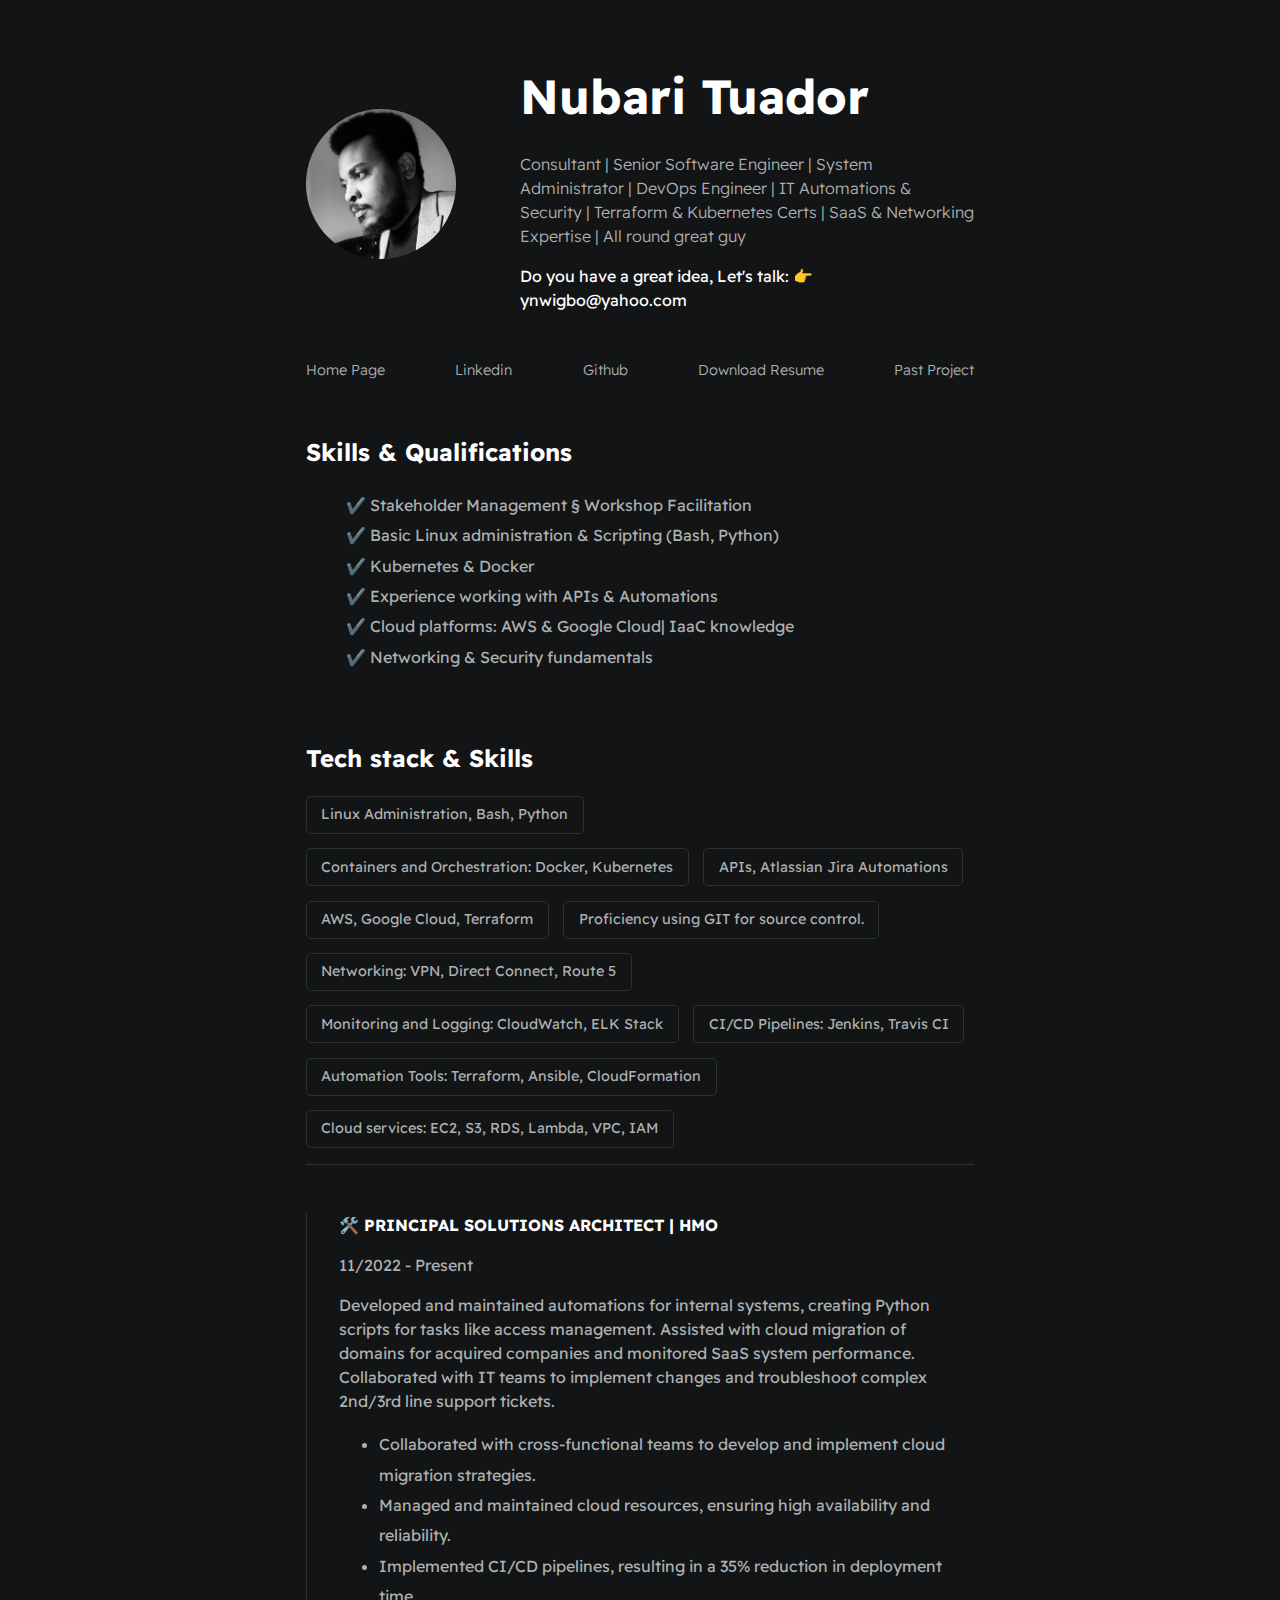
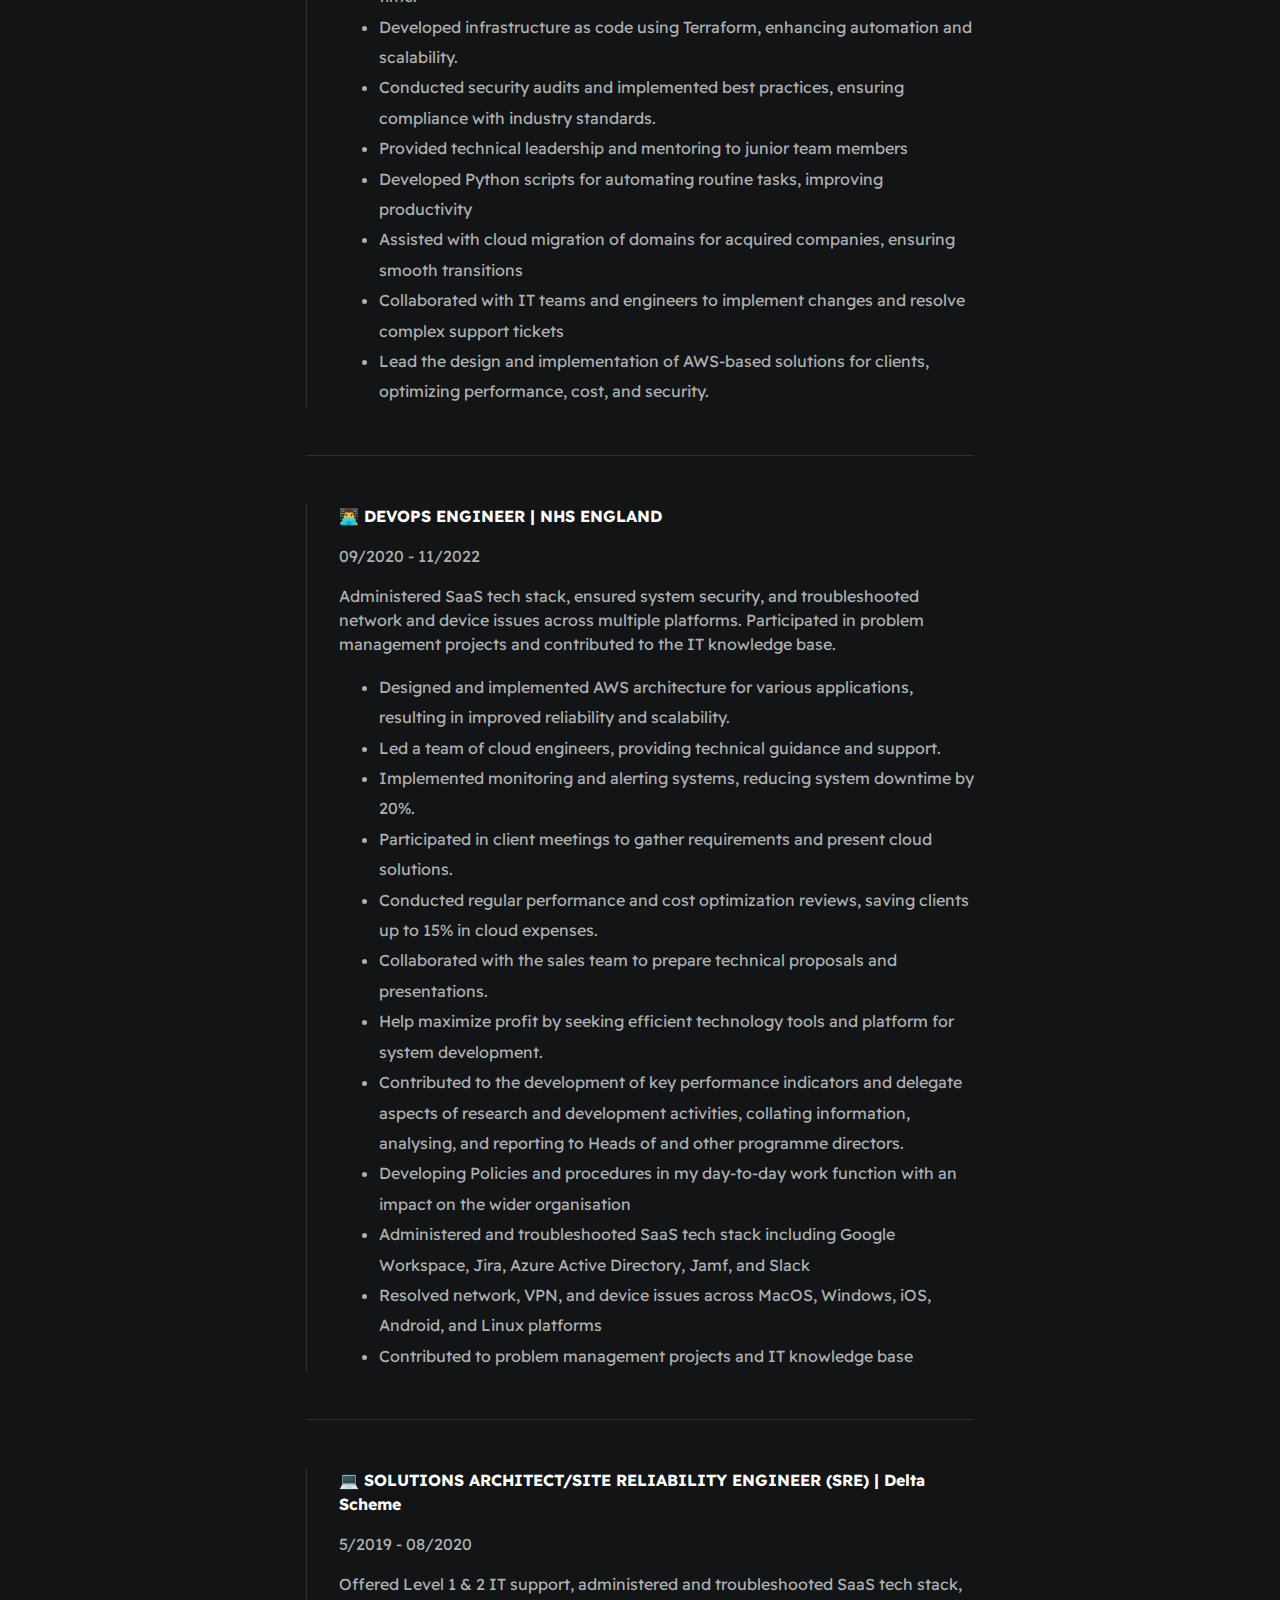
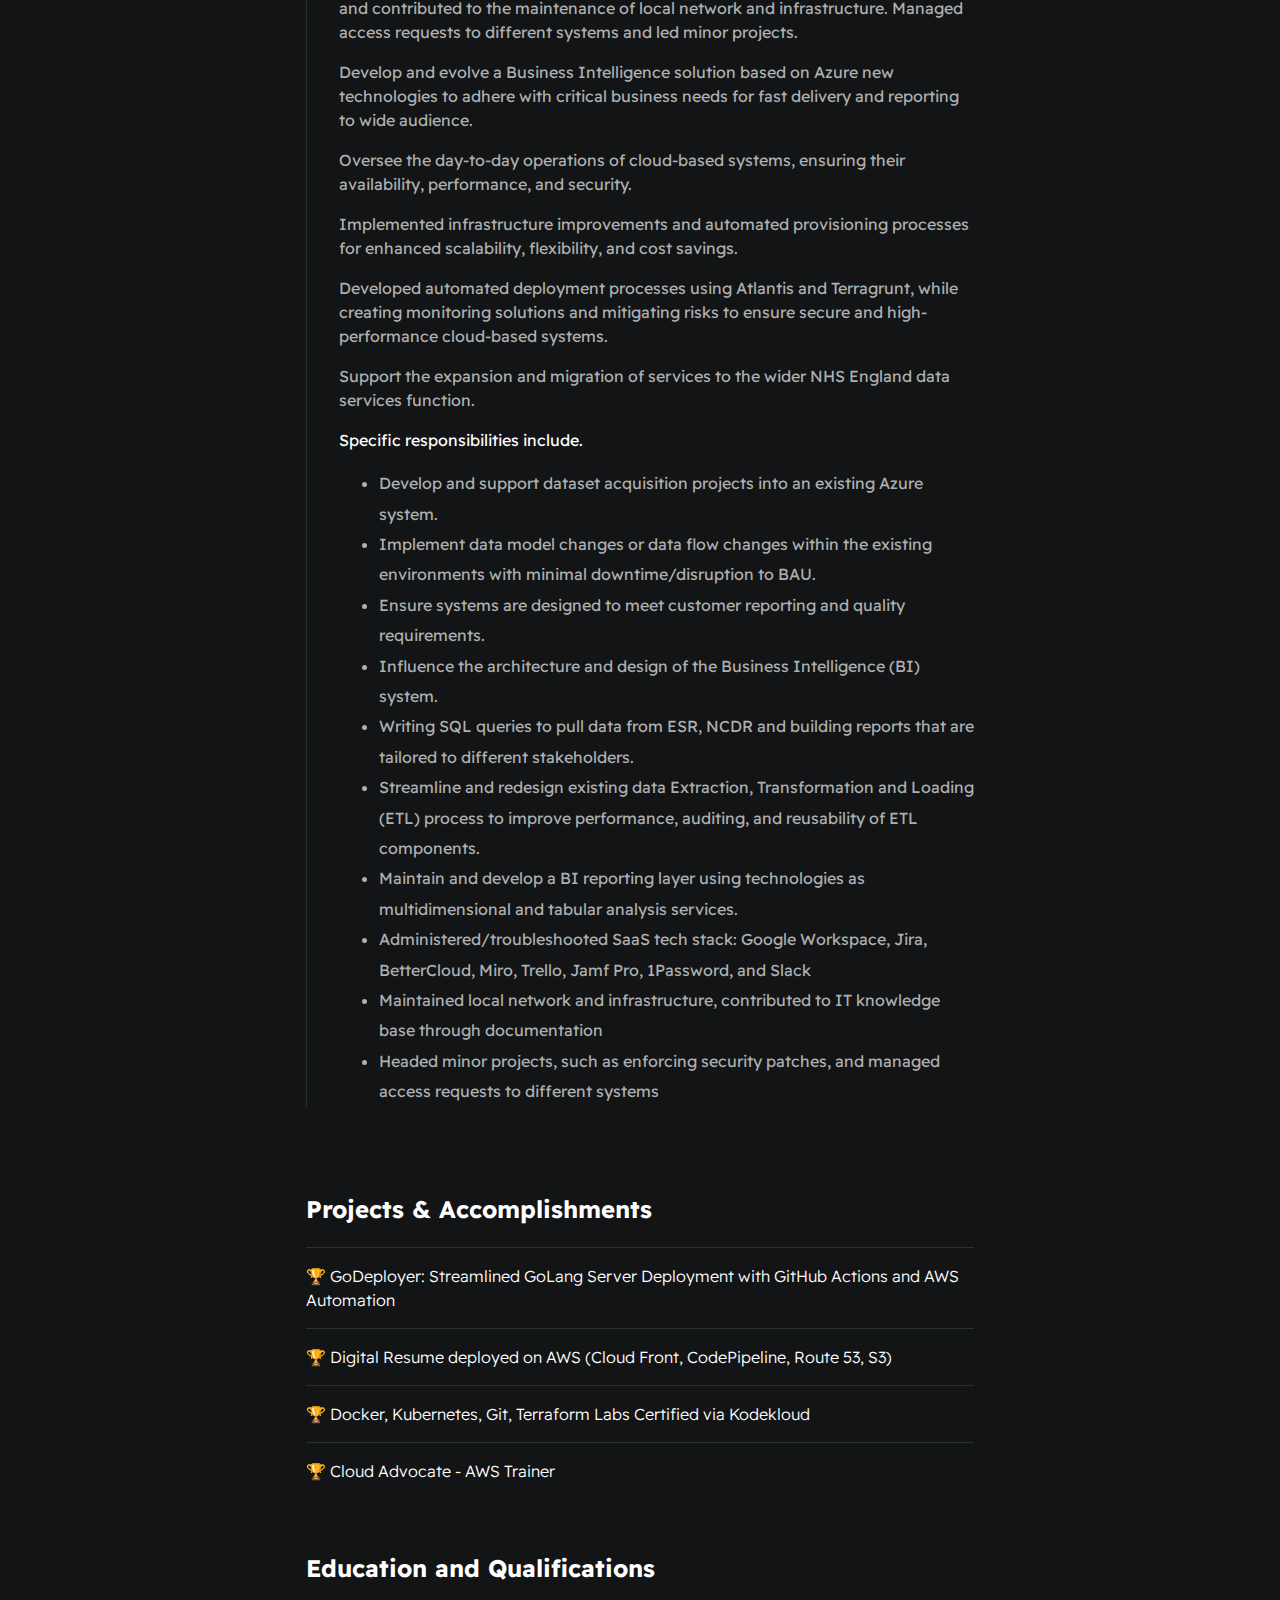
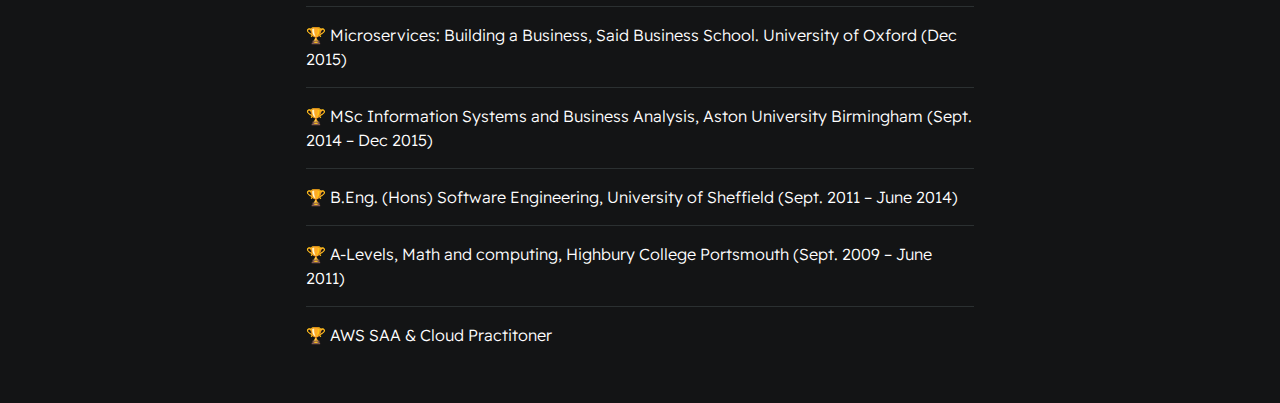
==== index.html @ 3a050c23 "Update index.html" ====
<!DOCTYPE html>
<html>
    <head>
        <meta charset="utf-8">
        <meta http-equiv="X-UA-Compatible" content="IE=edge">
        <title>Nubari Tuador</title>
        <meta name="description" content="">
        <meta name="viewport" content="width=device-width, initial-scale=1">
        <link rel="stylesheet" href="./styles/main.css">
    </head>
    <body>
        <div id="container--main">

            <section id="wrapper--hero" class="section--page">
                <img id="profile-pic" src="./assets/images/Profile pic.jpg">

                <div>
                    <h1 id="user-name">Nubari Tuador</h1>
                    <p id="bio">Consultant | Senior Software Engineer | System Administrator | DevOps Engineer | IT Automations & Security | Terraform & Kubernetes Certs | SaaS & Networking Expertise | All round great guy</p>
                    <p id="email"> Do you have a great idea, Let's talk: 👉 ynwigbo@yahoo.com</p>
                </div>  
            </section>

            <section class="section--page">
        
                <div id="socials--list">
                    <a href="https://www.kloudbrewer.xyz" target="_blank">Home Page</a>
                    <a href="https://www.linkedin.com/in/nwigbo/" target="_blank">Linkedin</a>
                    <a href="https://github.com/pre2jasi" target="_blank">Github</a>
                    <a href="./assets/Nubari-Nwigbo_CV__DevOps.pdf" target="_blank">Download Resume</a>
                    <a href="https://www.dcs.shef.ac.uk/intranet/archive/public/2013_2014/projects/ug/aca11yn.html" target="_blank">Past Project</a>
                </div>
            </section>

            <section class="section--page">
                <h2>Skills & Qualifications</h2>
                <ul id="qualifications--list">
                    <li>✔️ Stakeholder Management § Workshop Facilitation</li>
                    <li>✔️ Basic Linux administration & Scripting (Bash, Python)</li>
                    <li>✔️ Kubernetes & Docker</li>
                    <li>✔️ Experience working with APIs & Automations</li>
                    <li>✔️ Cloud platforms: AWS & Google Cloud| IaaC knowledge</li>
                    <li>✔️ Networking & Security fundamentals</li>
                </ul>
            </section>

            <section class="section--page">
                <h2>Tech stack & Skills</h2>
            
                <div id="wrapper--techstack__items">
                    <div class="card--techstack"><span>Linux Administration, Bash, Python</span></div>
                    <div class="card--techstack"><span>Containers and Orchestration: Docker, Kubernetes</span></div>
                    <div class="card--techstack"><span>APIs, Atlassian Jira Automations</span></div>
                    <div class="card--techstack"><span>AWS, Google Cloud, Terraform</span></div>
                    <div class="card--techstack"><span>Proficiency using GIT for source control.</span></div> 
                    <div class="card--techstack"><span>Networking: VPN, Direct Connect, Route 5</span></div> 
                    <div class="card--techstack"><span>Monitoring and Logging: CloudWatch, ELK Stack</span></div> 
                    <div class="card--techstack"><span>CI/CD Pipelines: Jenkins, Travis CI</span></div> 
                    <div class="card--techstack"><span>Automation Tools: Terraform, Ansible, CloudFormation</span></div> 
                    <div class="card--techstack"><span>Cloud services: EC2, S3, RDS, Lambda, VPC, IAM</span></div>
                </div>
            </section>        
            
             <div class="line-break"></div>
            
            <div class="card--work-history">
                <strong>🛠️ PRINCIPAL SOLUTIONS ARCHITECT | HMO</strong>
                <p>11/2022 - Present</p>
                <p>Developed and maintained automations for internal systems, creating Python scripts for tasks like access management. Assisted with cloud migration of domains for acquired companies and monitored SaaS system performance. Collaborated with IT teams to implement changes and troubleshoot complex 2nd/3rd line support tickets.</p>
                <ul>
                    <li>Collaborated with cross-functional teams to develop and implement cloud migration strategies.</li>
                    <li>Managed and maintained cloud resources, ensuring high availability and reliability.</li>
                    <li>Implemented CI/CD pipelines, resulting in a 35% reduction in deployment time.</li>
                    <li>Developed infrastructure as code using Terraform, enhancing automation and scalability.</li>
                    <li>Conducted security audits and implemented best practices, ensuring compliance with industry standards.</li>
                    <li>Provided technical leadership and mentoring to junior team members</li>
                    <li>Developed Python scripts for automating routine tasks, improving productivity</li>
                    <li>Assisted with cloud migration of domains for acquired companies, ensuring smooth transitions</li>
                    <li>Collaborated with IT teams and engineers to implement changes and resolve complex support tickets</li>
                    <li>Lead the design and implementation of AWS-based solutions for clients, optimizing performance, cost, and security.</li>
                </ul>
            </div>            
    
                <div class="line-break"></div>

                <div class="card--work-history">
                    <strong>👨‍💻 DEVOPS ENGINEER | NHS ENGLAND</strong>
                    <p>09/2020 - 11/2022</p>
                    <p>Administered SaaS tech stack, ensured system security, and troubleshooted network and device issues across multiple platforms. Participated in problem management projects and contributed to the IT knowledge base.</p>
                    <ul>
                    <li>Designed and implemented AWS architecture for various applications, resulting in improved reliability and scalability.</li>
                    <li>Led a team of cloud engineers, providing technical guidance and support.</li>
                    <li>Implemented monitoring and alerting systems, reducing system downtime by 20%.</li>
                    <li>Participated in client meetings to gather requirements and present cloud solutions.</li>
                    <li>Conducted regular performance and cost optimization reviews, saving clients up to 15% in cloud expenses.</li>
                    <li>Collaborated with the sales team to prepare technical proposals and presentations.</li>
                    <li>Help maximize profit by seeking efficient technology tools and platform for system development.</li>
                    <li>Contributed to the development of key performance indicators and delegate aspects of research and development activities,
                    collating information, analysing, and reporting to Heads of and other programme directors.</li>
                    <li>Developing Policies and procedures in my day-to-day work function with an impact on the wider organisation</li>
                    <li>Administered and troubleshooted SaaS tech stack including Google Workspace, Jira, Azure Active Directory, Jamf, and Slack</li>
                    <li>Resolved network, VPN, and device issues across MacOS, Windows, iOS, Android, and Linux platforms</li>
                    <li>Contributed to problem management projects and IT knowledge base</li>
                    </ul>
                </div>
                
                <div class="line-break"></div>

                <div class="card--work-history">
                    <strong>💻 SOLUTIONS ARCHITECT/SITE RELIABILITY ENGINEER (SRE) | Delta Scheme</strong>
                    <p>5/2019 - 08/2020</p>
                    <p> Offered Level 1 & 2 IT support, administered and troubleshooted SaaS tech stack, and contributed to the maintenance of local network and infrastructure. Managed access requests to different systems and led minor projects.</p>
                    <p> Develop and evolve a Business Intelligence solution based on Azure new technologies to adhere with critical business needs for fast delivery and reporting to wide audience.</p>
                    <p> Oversee the day-to-day operations of cloud-based systems, ensuring their availability, performance, and security.</p>
                    <p> Implemented infrastructure improvements and automated provisioning processes for enhanced scalability, flexibility, and cost savings. </p>
                    <p> Developed automated deployment processes using Atlantis and Terragrunt, while creating monitoring solutions and mitigating risks to ensure secure and high-performance cloud-based systems.</p>
                    <p> Support the expansion and migration of services to the wider NHS England data services function. </p>
                        Specific responsibilities include.
                    <ul>
                      <li>Develop and support dataset acquisition projects into an existing Azure system. </li>
                      <li>Implement data model changes or data flow changes within the existing environments with minimal downtime/disruption to BAU.</li>
                      <li>Ensure systems are designed to meet customer reporting and quality requirements.</li>
                      <li>Influence the architecture and design of the Business Intelligence (BI) system. </li>
                      <li>Writing SQL queries to pull data from ESR, NCDR and building reports that are tailored to different stakeholders.</li>
                      <li>Streamline and redesign existing data Extraction, Transformation and Loading (ETL) process to improve performance, auditing, and reusability of ETL components. </li>
                      <li>Maintain and develop a BI reporting layer using technologies as multidimensional and tabular analysis services.  </li>
                      <li>Administered/troubleshooted SaaS tech stack: Google Workspace, Jira, BetterCloud, Miro, Trello, Jamf Pro, 1Password, and Slack</li>
                      <li>Maintained local network and infrastructure, contributed to IT knowledge base through documentation</li>
                      <li>Headed minor projects, such as enforcing security patches, and managed access requests to different systems</li>
                    </ul>
                </div>                

            </section>

            <section class="section--page">
                <h2>Projects & Accomplishments</h2>
            
                <div class="card--project">
                    <span>🏆 </span><a href="project-ci-cd.html">GoDeployer: Streamlined GoLang Server Deployment with GitHub Actions and AWS Automation</a>
                </div>
                
                <div class="card--project">
                    <span>🏆 </span><a href="resume.html">Digital Resume deployed on AWS (Cloud Front, CodePipeline, Route 53, S3)</a>
                </div>

                <div class="card--project">
                    <span>🏆 </span><a href="project-kodekloud.html">Docker, Kubernetes, Git, Terraform Labs Certified via Kodekloud</a>
                </div>
            
                <div class="card--project">
                    <span>🏆 </span><a href="#">Cloud Advocate - AWS Trainer</a>
                </div>

            </section>
            
             </section>

            <section class="section--page">
                <h2>Education and Qualifications</h2>
            
                <div class="card--project">
                    <span>🏆 </span><a href="#""> Microservices: Building a Business, Said Business School. University of Oxford (Dec 2015)</a>
                </div>
                <div class="card--project">
                    <span>🏆 </span><a href="#"> MSc Information Systems and Business Analysis, Aston University Birmingham (Sept. 2014 – Dec 2015)</a>
                </div>
                <div class="card--project">
                    <span>🏆 </span><a href="https://www.dcs.shef.ac.uk/intranet/archive/public/2013_2014/projects/ug/aca11yn.html">B.Eng. (Hons) Software Engineering, University of Sheffield (Sept. 2011 – June 2014)</a>
                </div>
                <div class="card--project">
                    <span>🏆 </span><a href="#"> A-Levels, Math and computing, Highbury College Portsmouth (Sept. 2009 – June 2011)</a>
                </div>
                <div class="card--project">
                    <span>🏆 </span><a href="#">AWS SAA & Cloud Practitoner</a>
                </div>
            </section>
       
        </div>

    </body>
</html>
---- styles/main.css ----
@import url('https://fonts.googleapis.com/css2?family=Readex+Pro:wght@300;400;500;600;700&display=swap');

:root{
    --mainTextColor-light:#000;
    --secondaryTextColor-light:rgb(51 51 51);
    --mainLinkColor-light:#0da2b8;
    --mainBorderColor-light:rgb(218, 218, 218);
    --mainBgColor-light:rgb(249, 250,251);

    --mainTextColor-dark:#fff;
    --secondaryTextColor-dark:#adb0b1;
    --mainLinkColor-dark:rgb(30, 190,214);
    --mainBorderColor-dark:#2b3031;
    --mainBgColor-dark:#131415;
    
    --mainTextColor:var(--mainTextColor-dark);
    --secondaryTextColor:var(--secondaryTextColor-dark);
    --mainLinkColor:var(--mainLinkColor-dark);
    --mainBorderColor:var(--mainBorderColor-dark);
    --mainBgColor:var(--mainBgColor-dark);

}


*{
    font-family: 'Readex Pro';
    line-height: 1.5em;
    box-sizing: border-box;
    color: var(--mainTextColor);
    
}

body{
    background-color: var(--mainBgColor);            
}

p, span, li{
    color: var(--secondaryTextColor);
    font-size: 1em;
}

a{
    text-decoration: none;
    color: var(--mainLinkColor);
    font-weight: 500;
}

li{
    line-height: 1.9em;
}

#container--main{
    max-width: 700px;
    margin: 0 auto;
    padding: 1em;
}

.section--page{
    padding-top: 1em;
    padding-bottom: 1em;
}

#wrapper--hero{
    display: flex;
    align-items: center;
    gap: 4em;
}

#bio, a{
    font-weight: 300;
}

#user-name{
    font-size: 48px;
    line-height: 1em;
}

#profile-pic{
    width: 150px;
    height: 150px;
    object-fit: cover;
    border-radius: 50%;
}

#email{
    color: var(--mainTextColor);
}

#socials--list{
    display: flex;
    justify-content: space-between;
    column-gap: 1em;
    flex-wrap: wrap;
}

#socials--list a{
    font-weight: 300;
    color: var(--secondaryTextColor);
    font-size: 0.9em;
    transition: 0.3s;
}

#socials--list a:hover{
    font-weight: 100;
    color: var(--mainLinkColor);
    font-size: 0.9em;
}

#qualifications--list{
    list-style: none;
}

#wrapper--techstack__items{
    display: flex;
    flex-wrap: wrap;
    gap: 1em;
    font-size: 0.9em;
}

.card--techstack{
    border: 1px solid var(--mainBorderColor);
    border-radius: 5px;
    padding: 0.5em 1em;
    align-items: center;
}

.card--project{
    padding-top: 1em;
    padding-bottom: 1em;
    border-top: 1px solid var(--mainBorderColor);
}

.card--project a{
    color: var(--mainTextColor);

    transition: 0.3s;
}

.card--project a:hover{
    color: rgb(30, 190,214);

}

.card--work-history{
    border-left: 1px solid var(--mainBorderColor);
    margin-top: 3em;
    margin-bottom: 3em;
    padding-left: 2em;
}

.line-break{
    background-color: var(--mainBorderColor);
    height: 1px;
}


@media(max-width:600px){

    .section--page{
        padding-top: 1em;
        padding-bottom: 1em;
    }

    #wrapper--hero{
        display: flex;
        align-items: center;
        gap: 1em;
    }

    #profile-pic{
        width: 200px;
        height: 200px;
    }

    #wrapper--hero{
        flex-direction: column;
    }

    .card--work-history{
        border-left: none;
        padding-left: 0;
    }
}
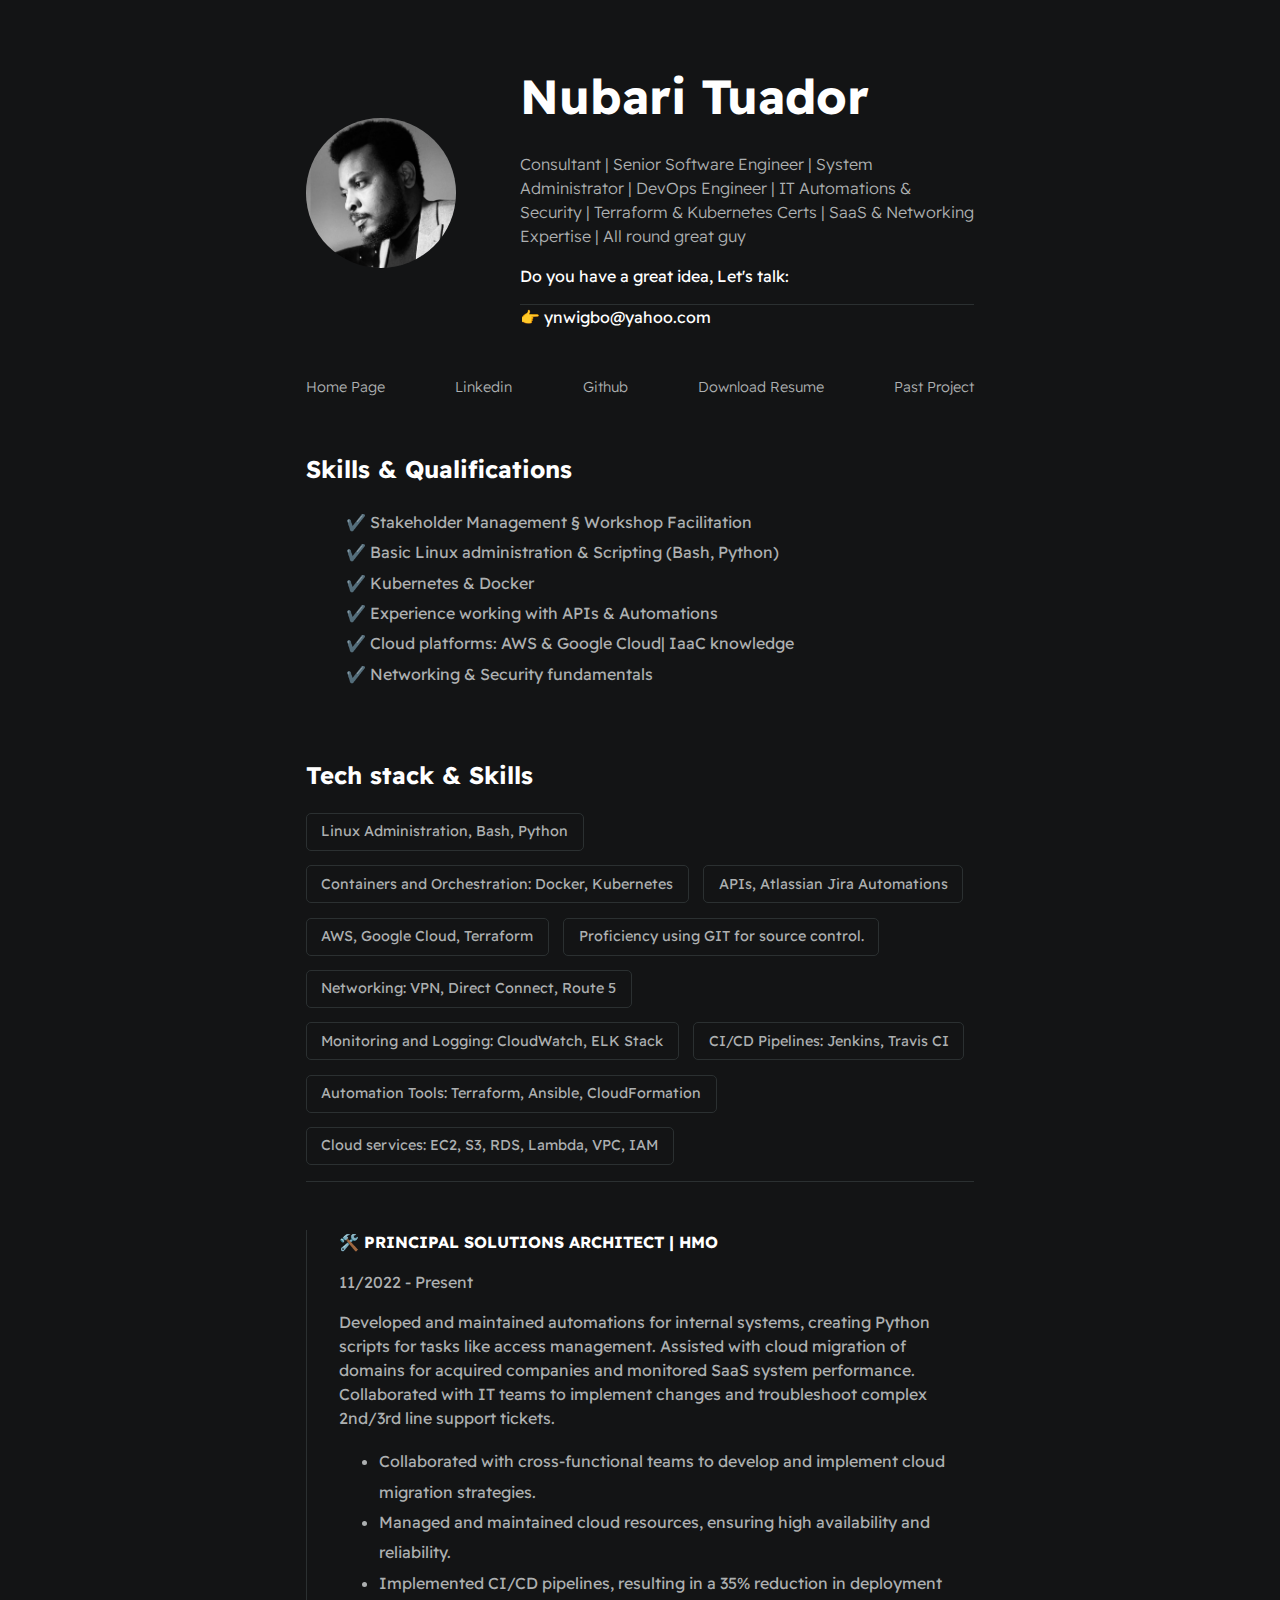
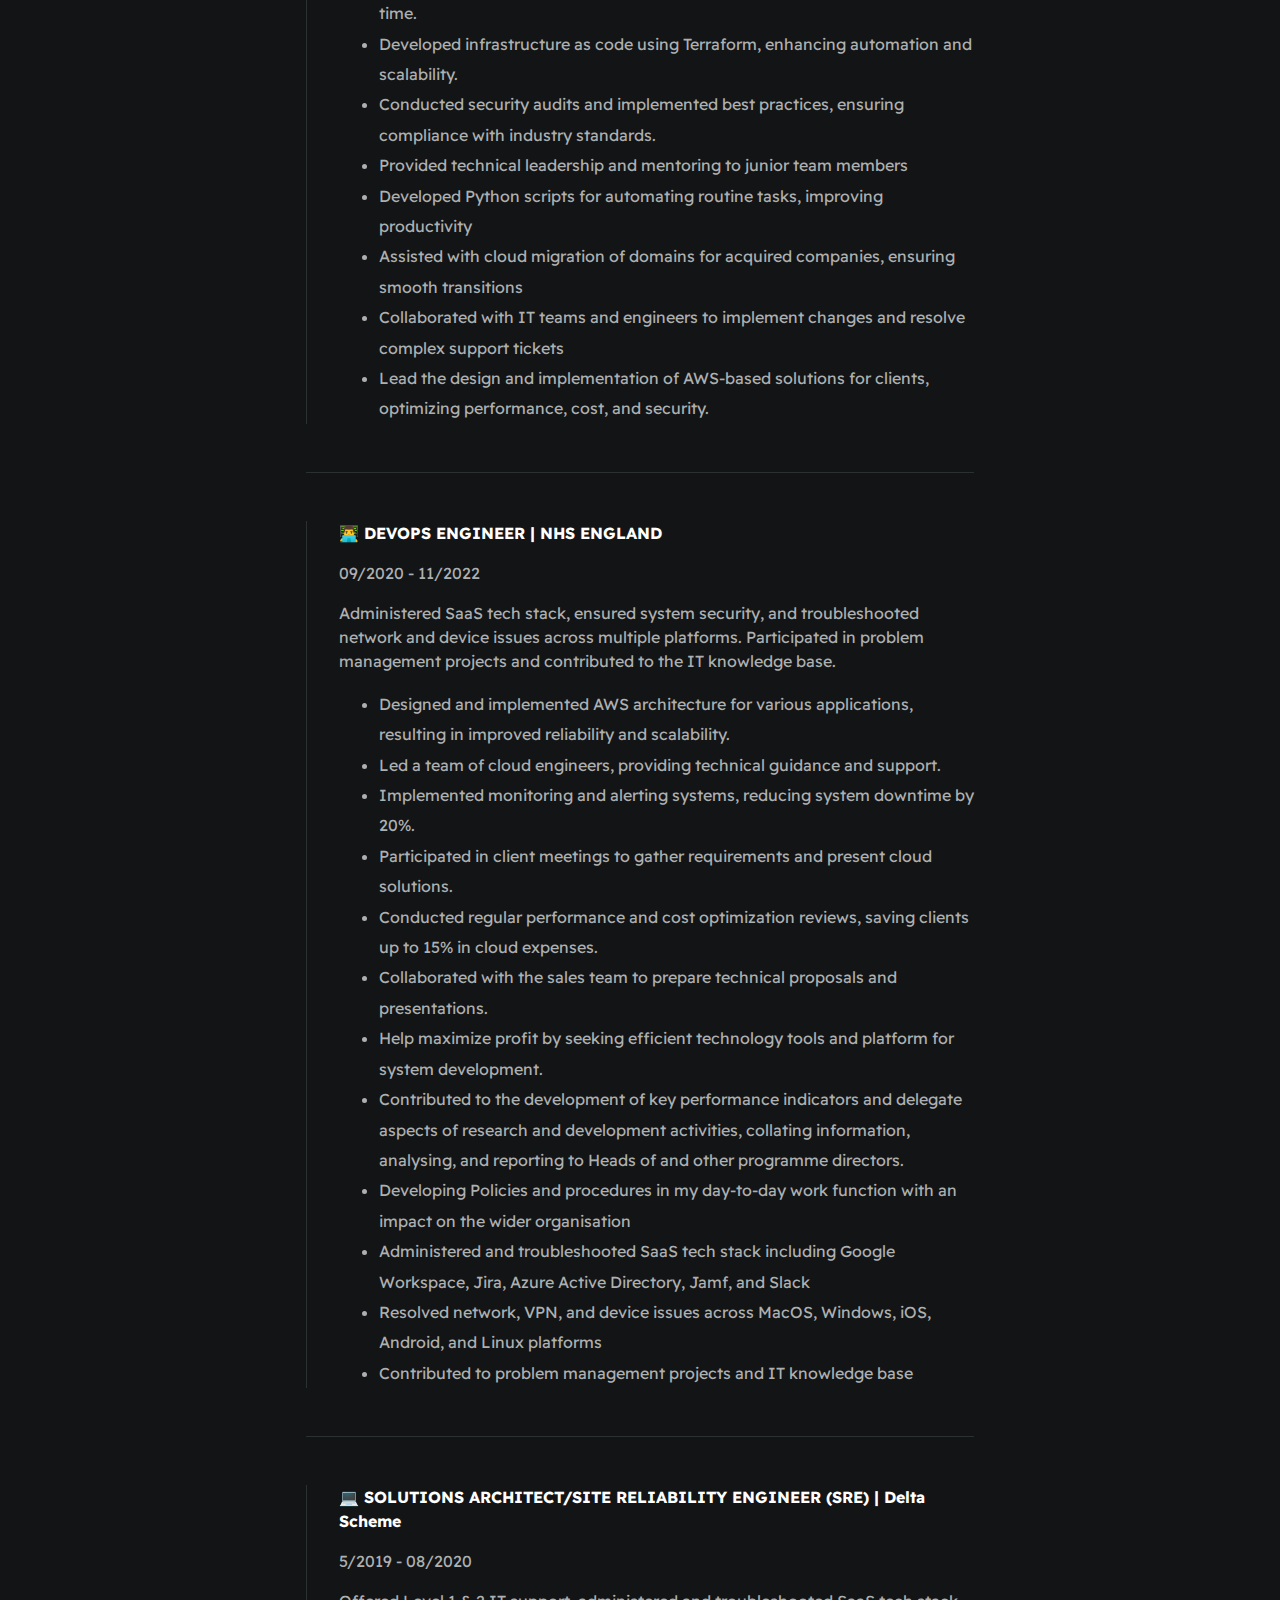
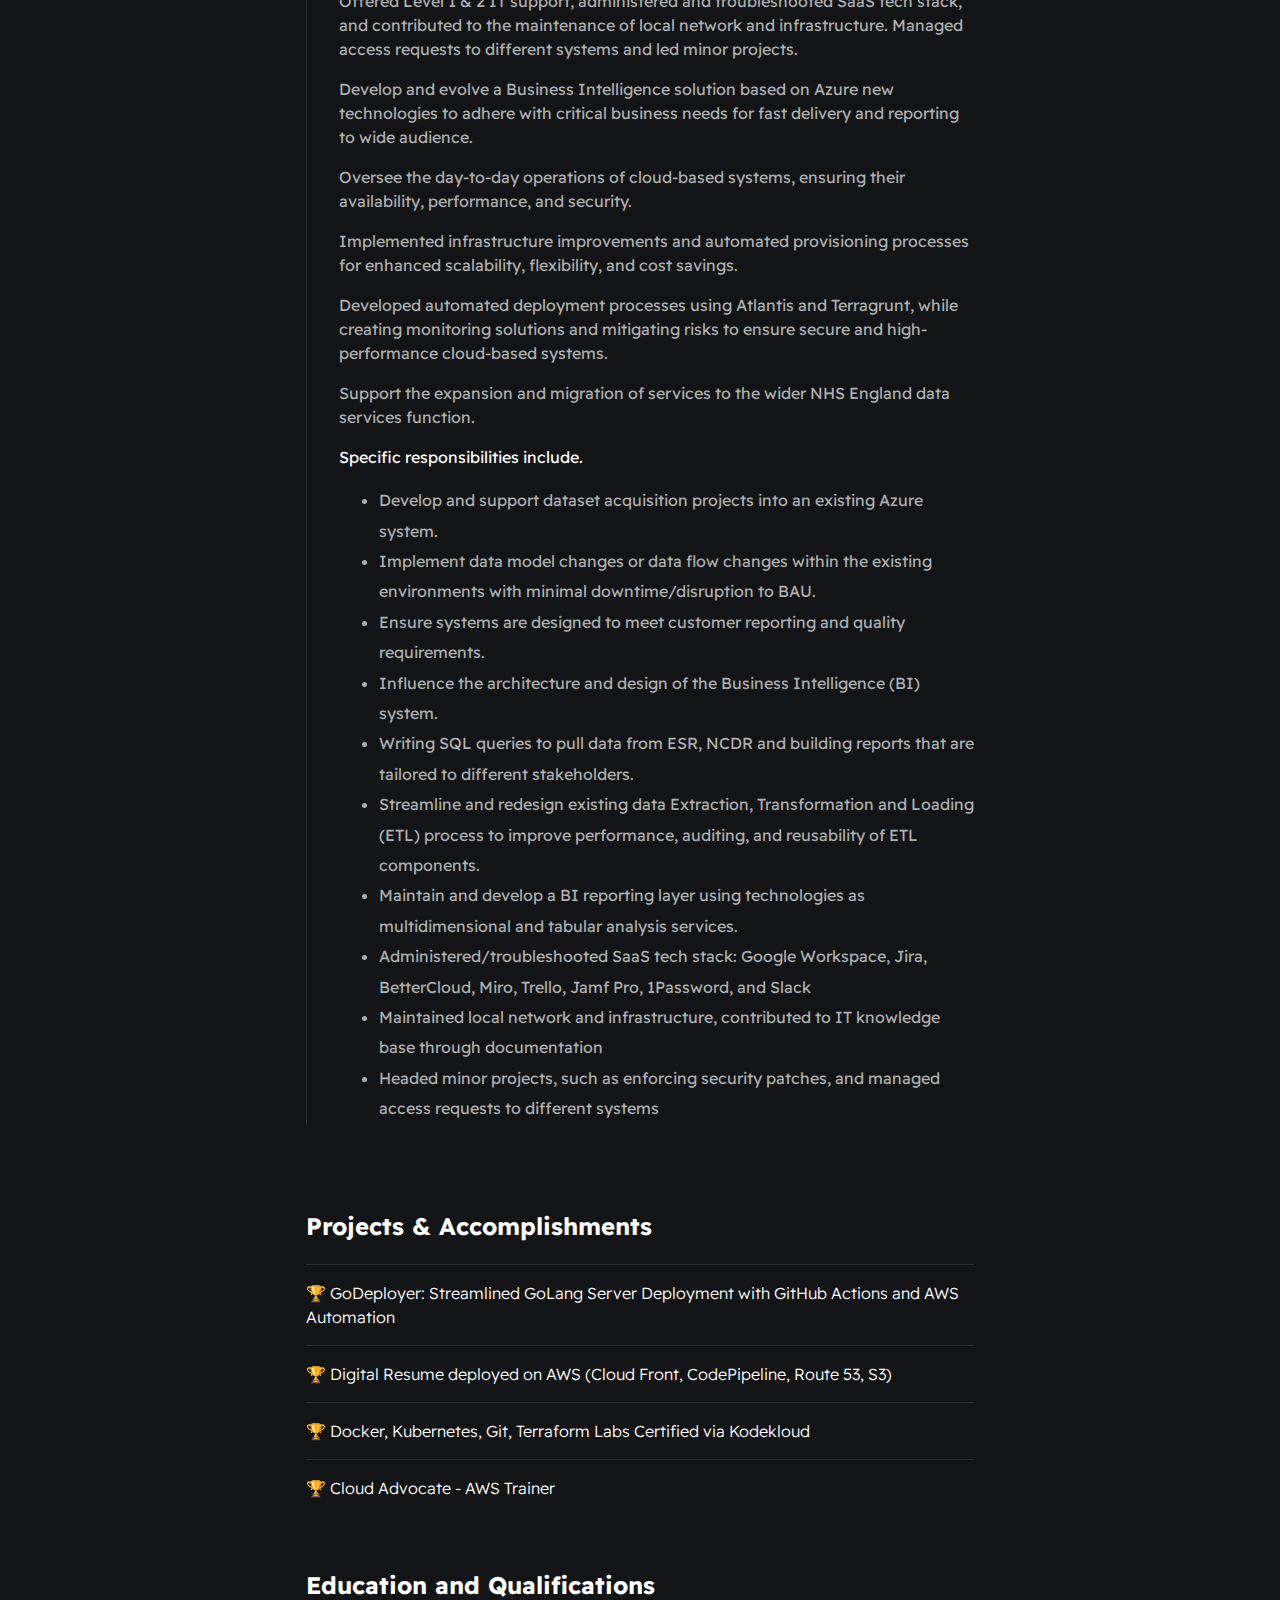
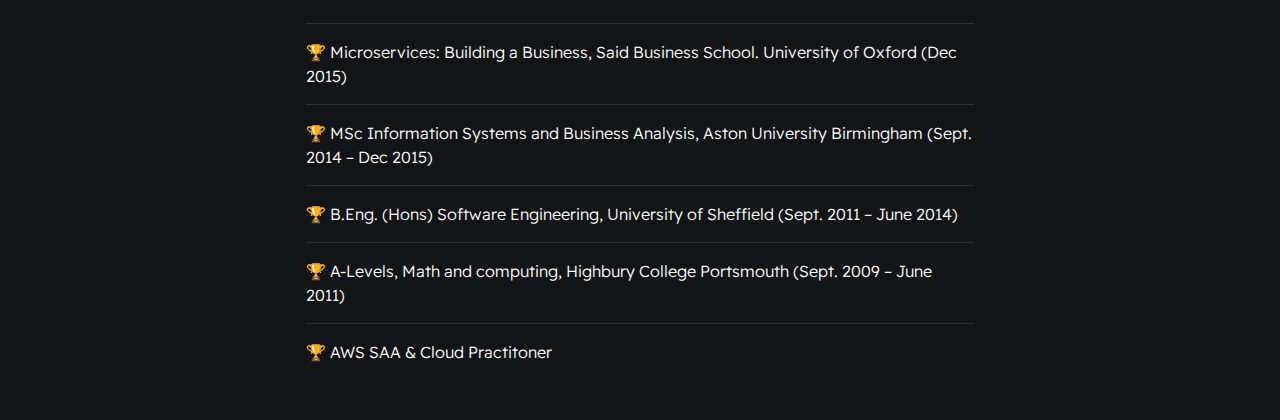
==== commit ba4495ec: "Update index.html" ====
--- a/index.html
+++ b/index.html
@@ -17,7 +17,8 @@
                 <div>
                     <h1 id="user-name">Nubari Tuador</h1>
                     <p id="bio">Consultant | Senior Software Engineer | System Administrator | DevOps Engineer | IT Automations & Security | Terraform & Kubernetes Certs | SaaS & Networking Expertise | All round great guy</p>
-                    <p id="email"> Do you have a great idea, Let's talk: 👉 ynwigbo@yahoo.com</p>
+                    <p id="email"> Do you have a great idea, Let's talk:  
+                    <div class="line-break"></div>👉 ynwigbo@yahoo.com</p>
                 </div>  
             </section>
 
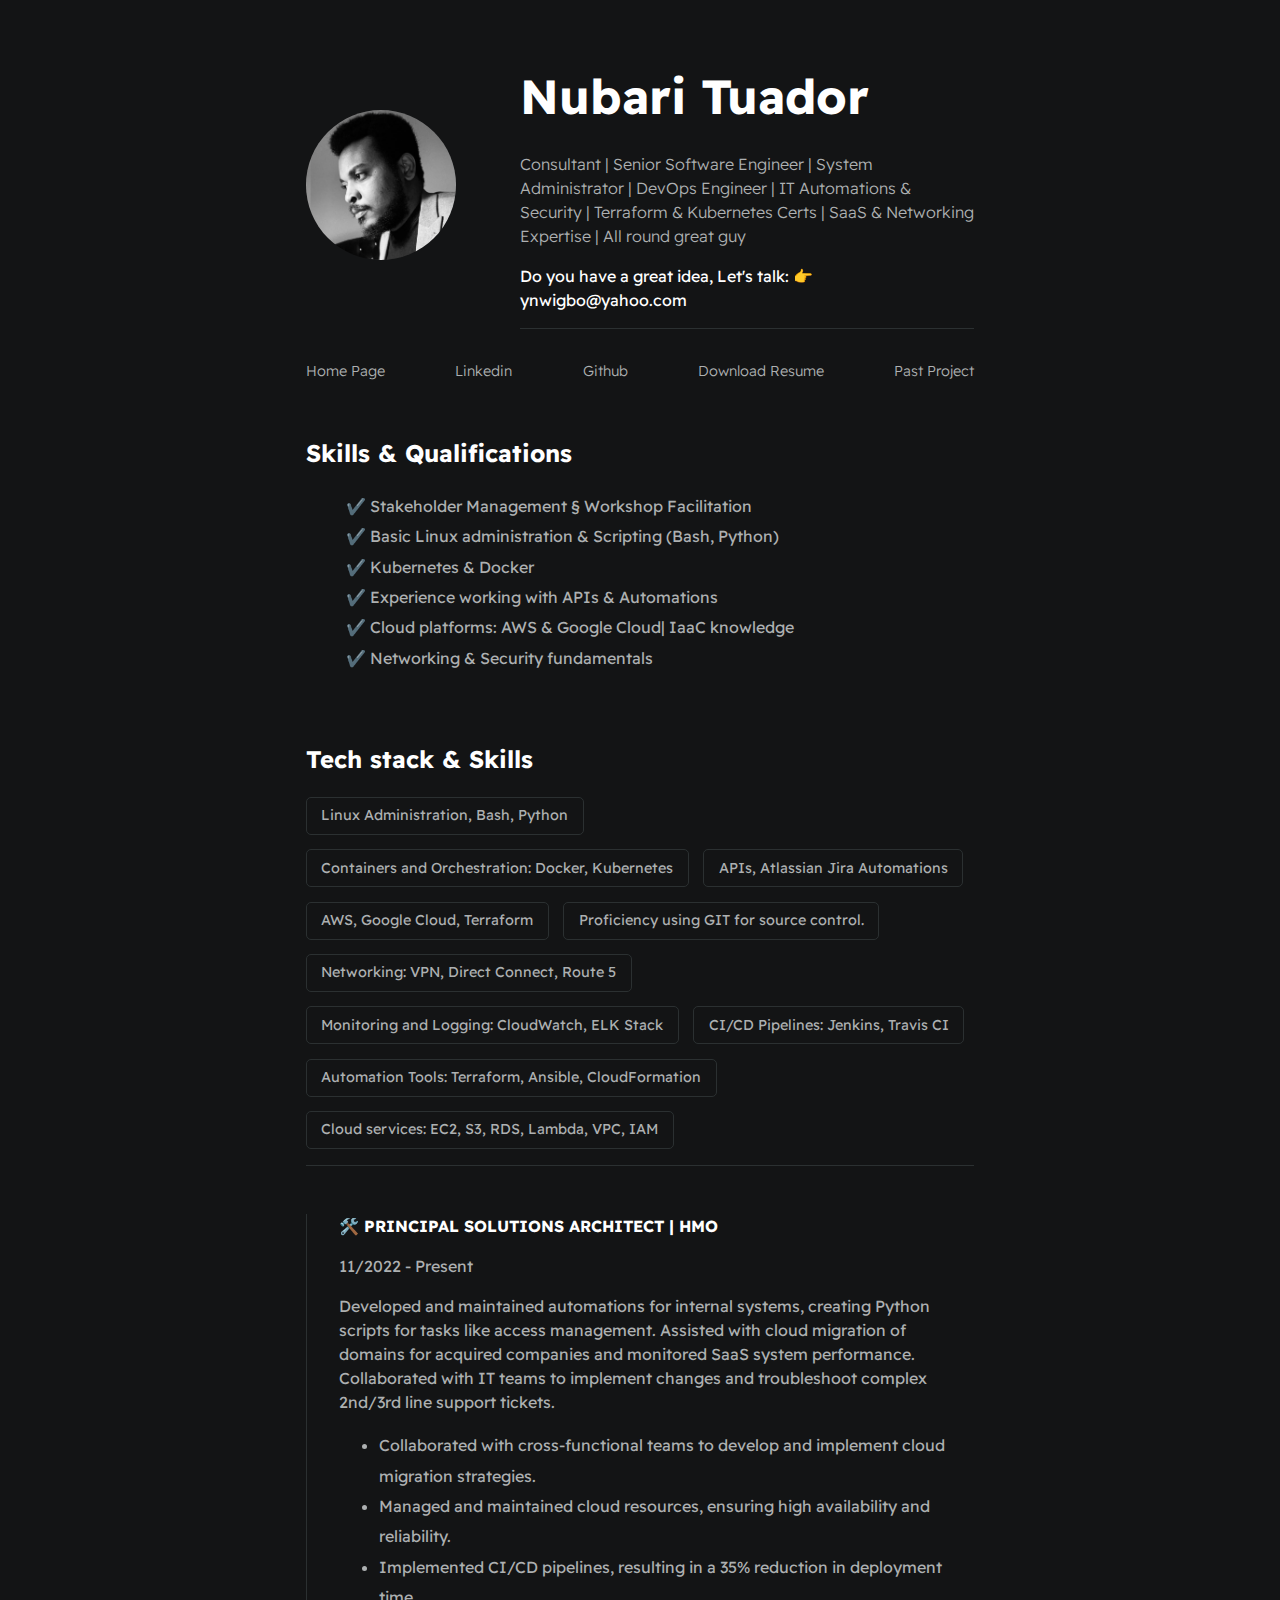
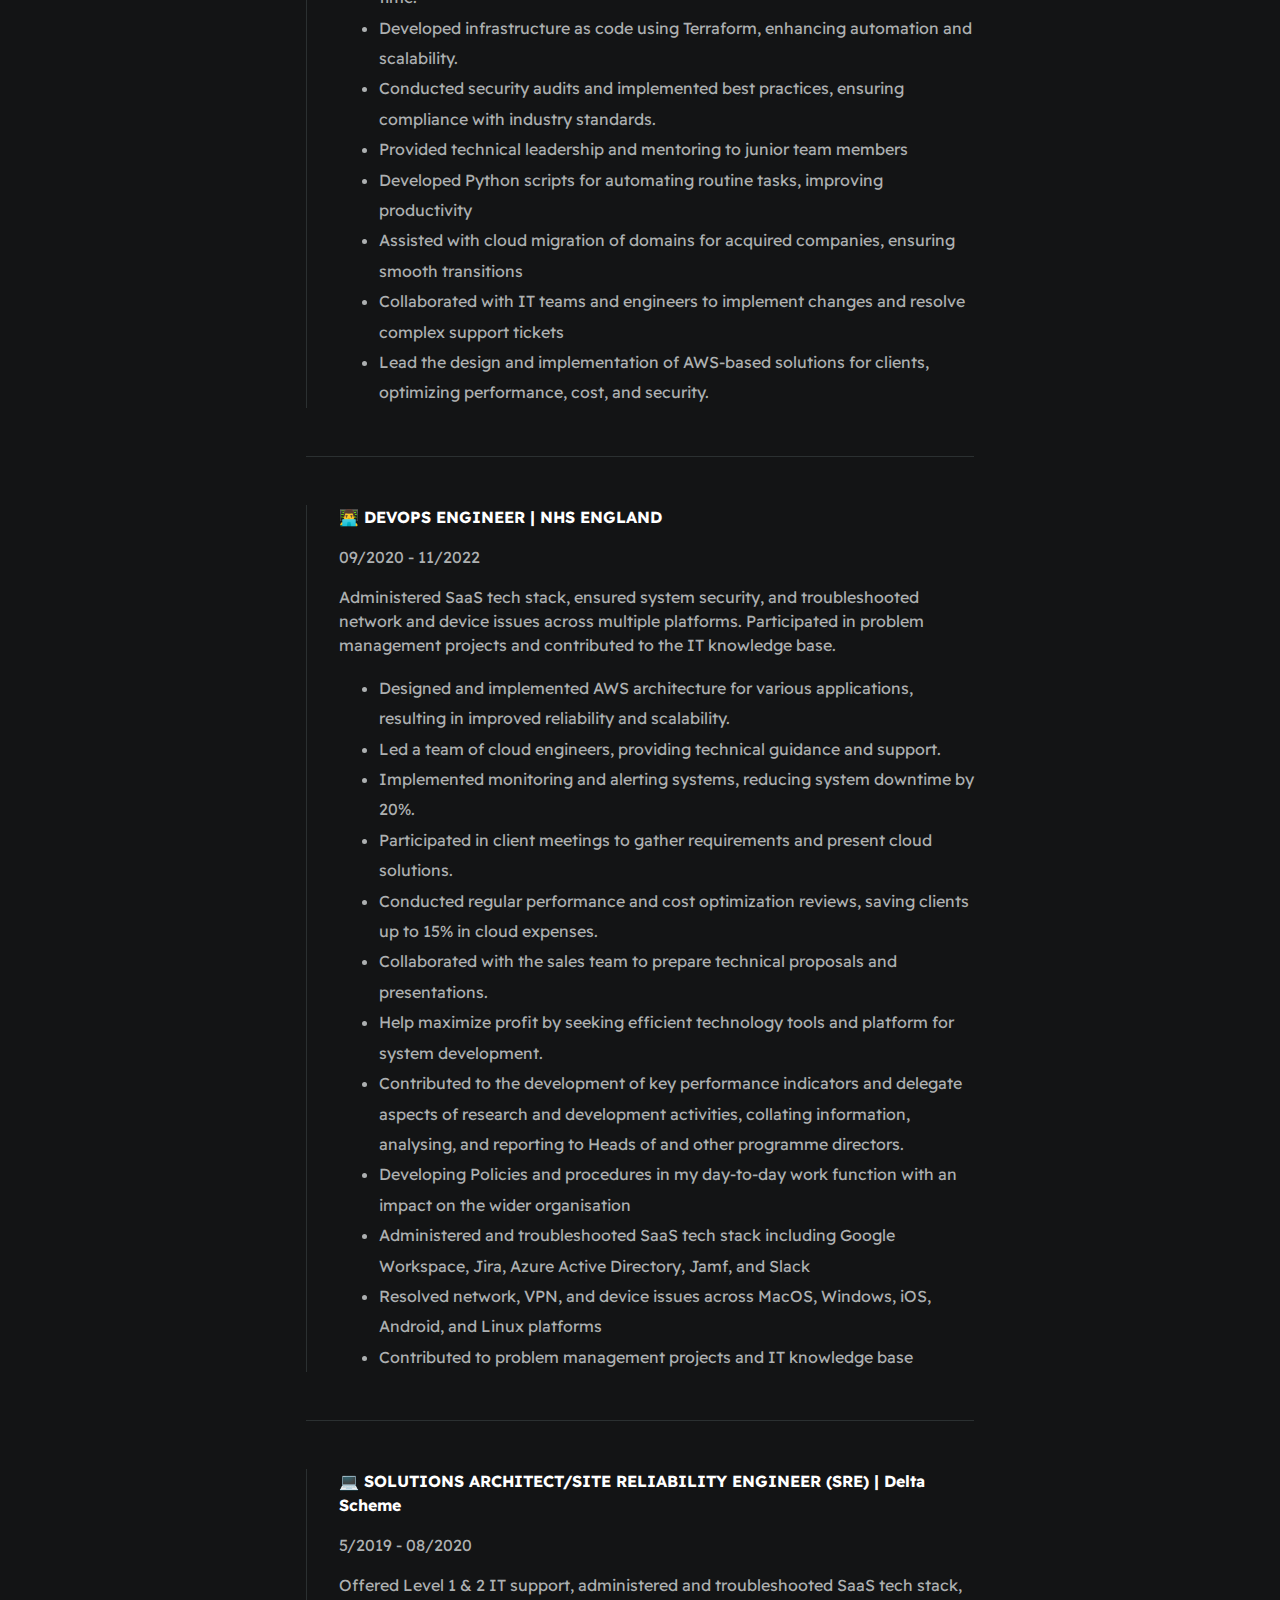
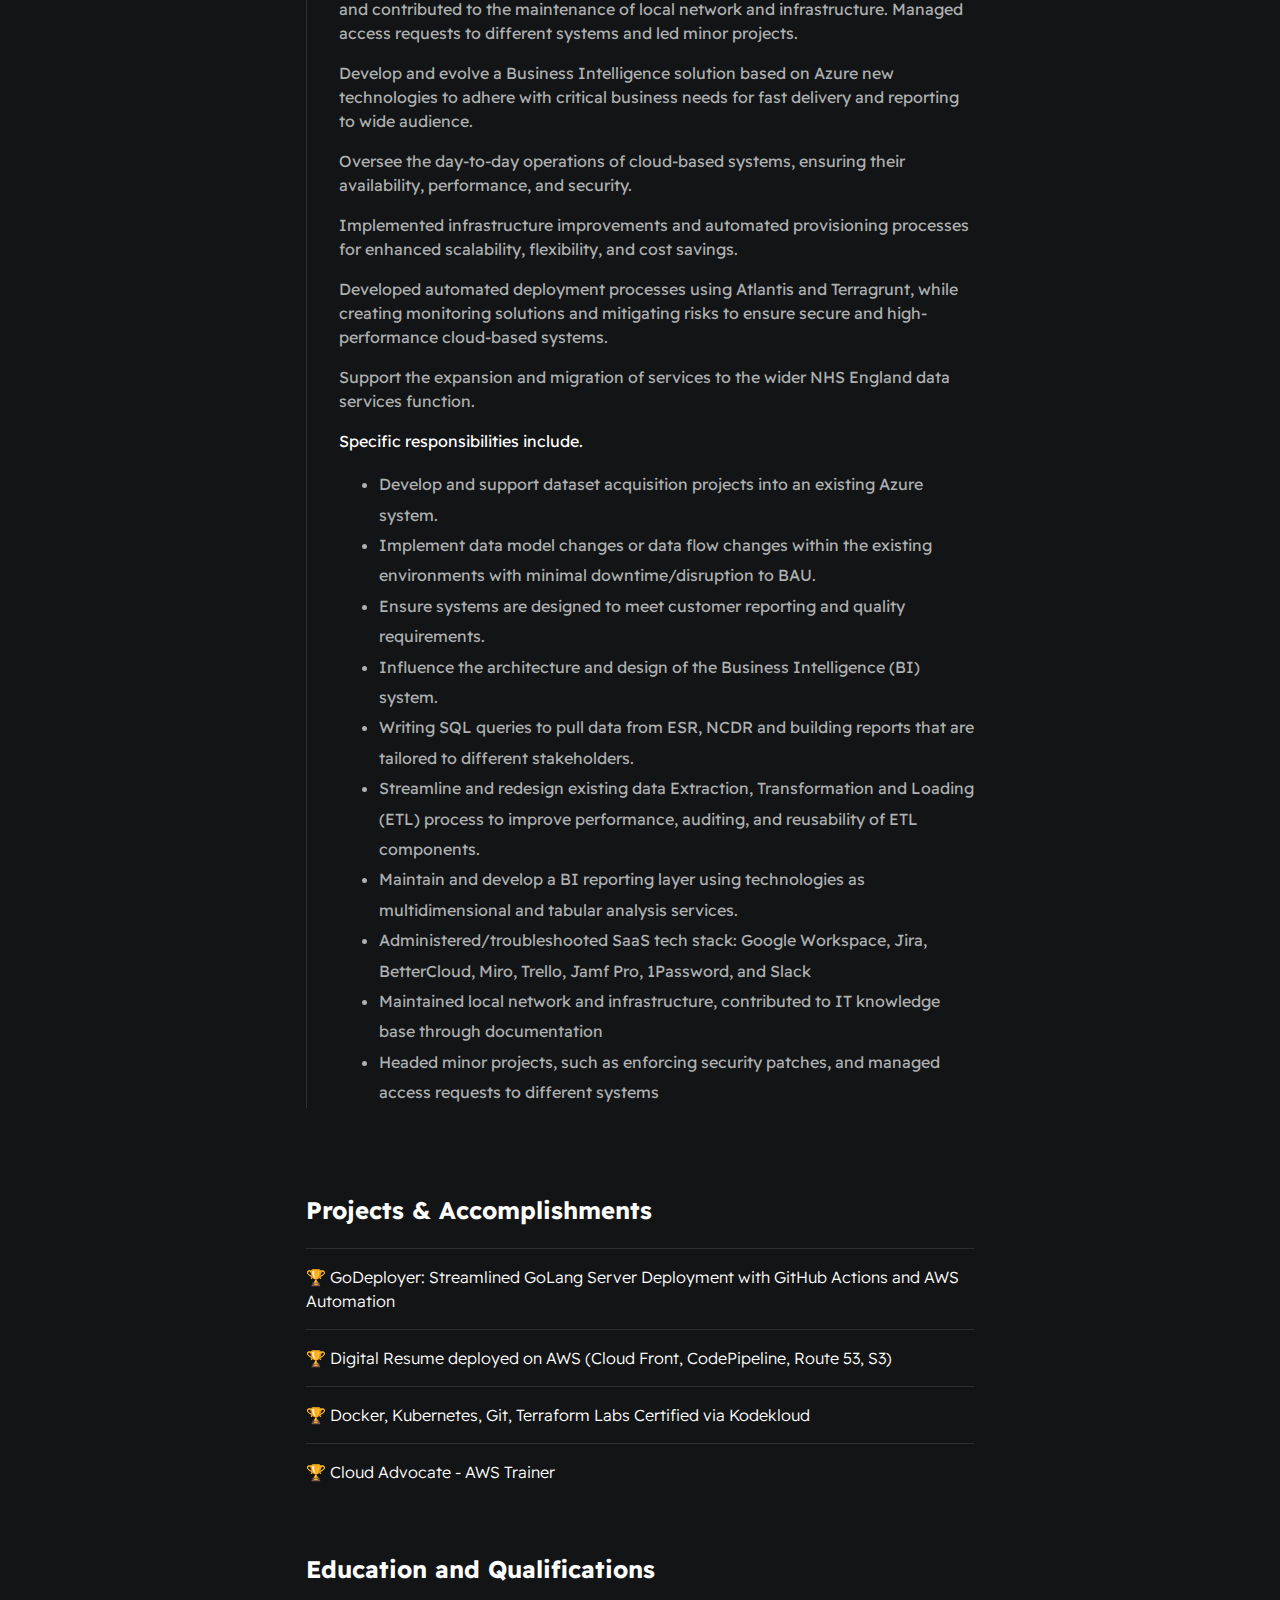
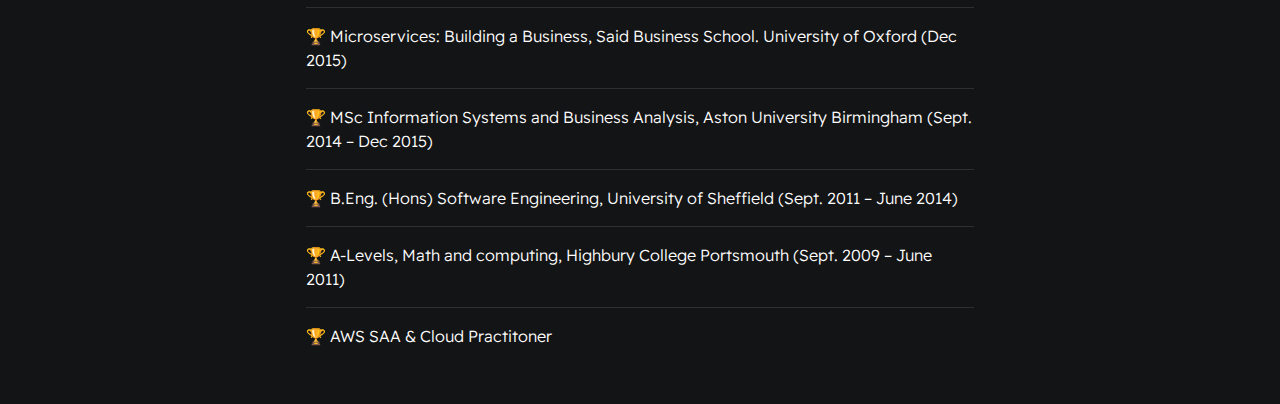
==== commit cce34cee: "Update index.html" ====
--- a/index.html
+++ b/index.html
@@ -17,8 +17,8 @@
                 <div>
                     <h1 id="user-name">Nubari Tuador</h1>
                     <p id="bio">Consultant | Senior Software Engineer | System Administrator | DevOps Engineer | IT Automations & Security | Terraform & Kubernetes Certs | SaaS & Networking Expertise | All round great guy</p>
-                    <p id="email"> Do you have a great idea, Let's talk:  
-                    <div class="line-break"></div>👉 ynwigbo@yahoo.com</p>
+                    <p id="email"> Do you have a great idea, Let's talk:  👉 ynwigbo@yahoo.com</p>
+                    <div class="line-break"></div>
                 </div>  
             </section>
 
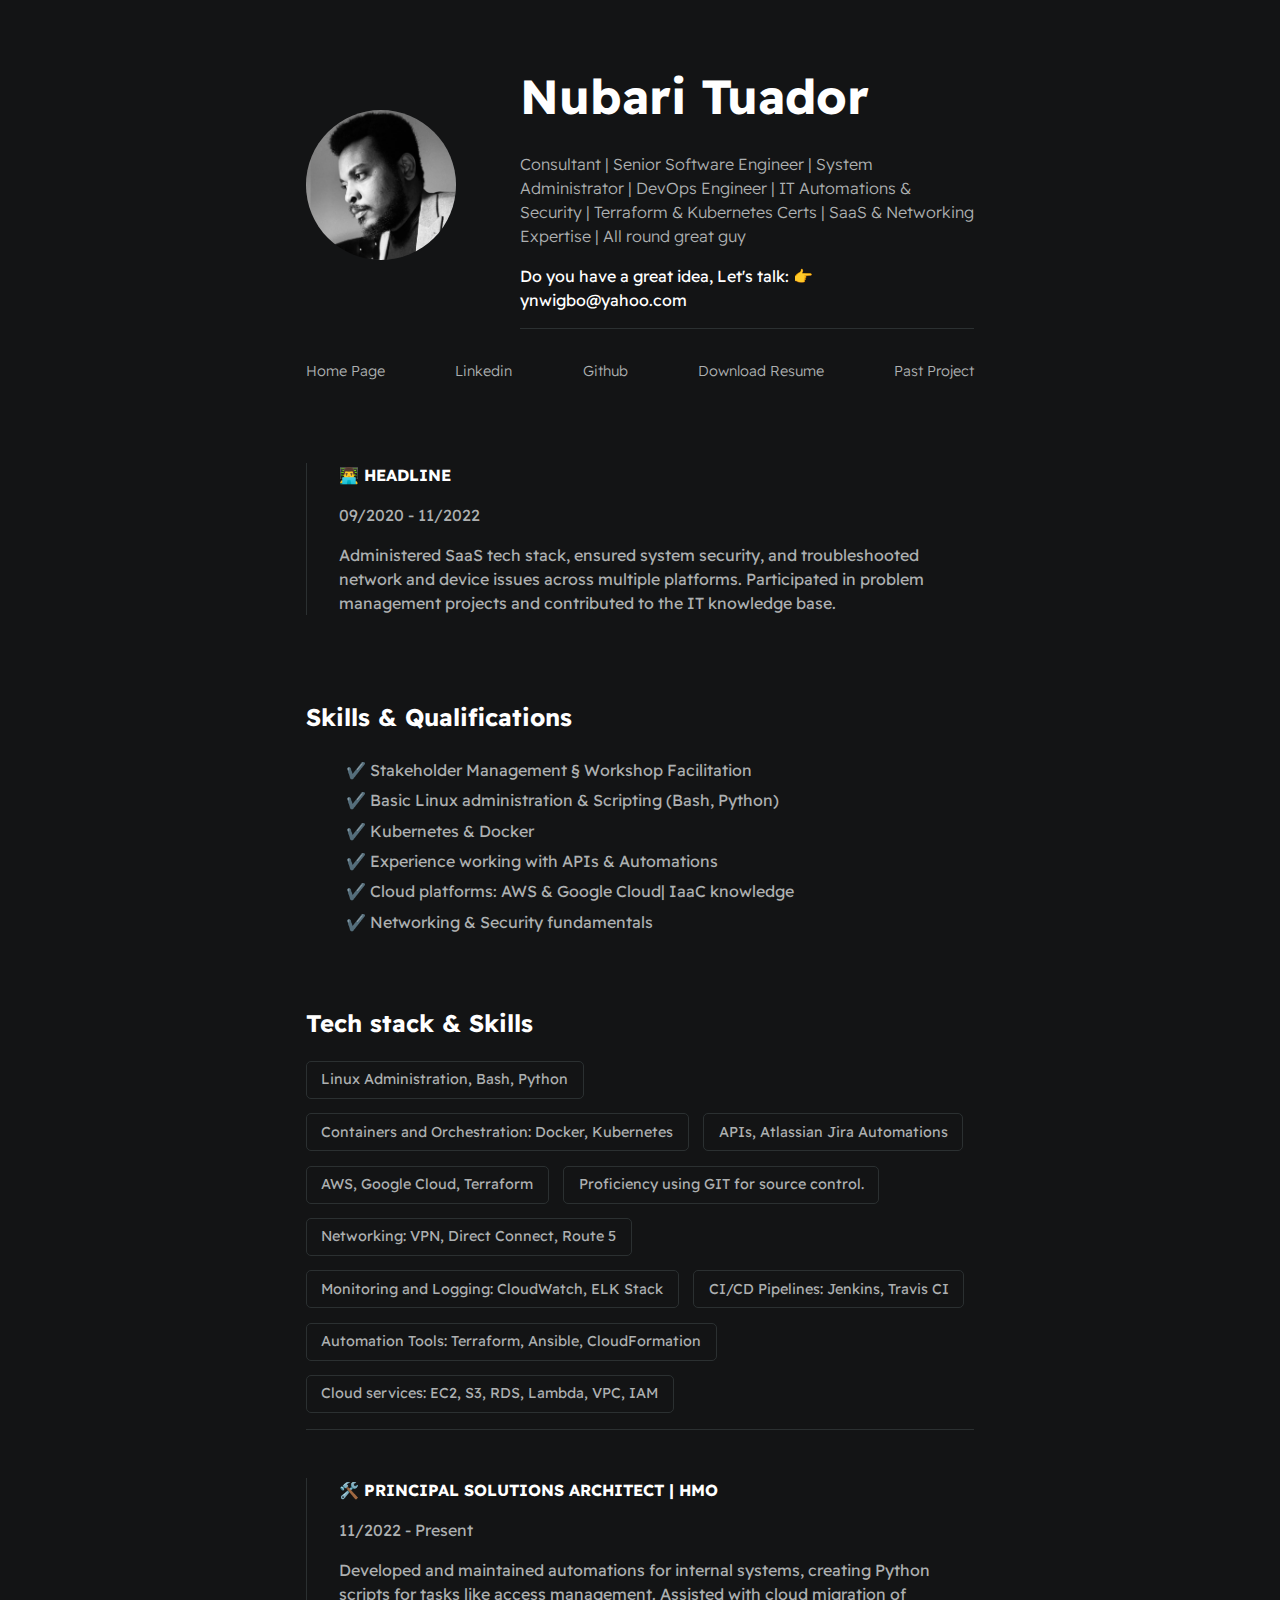
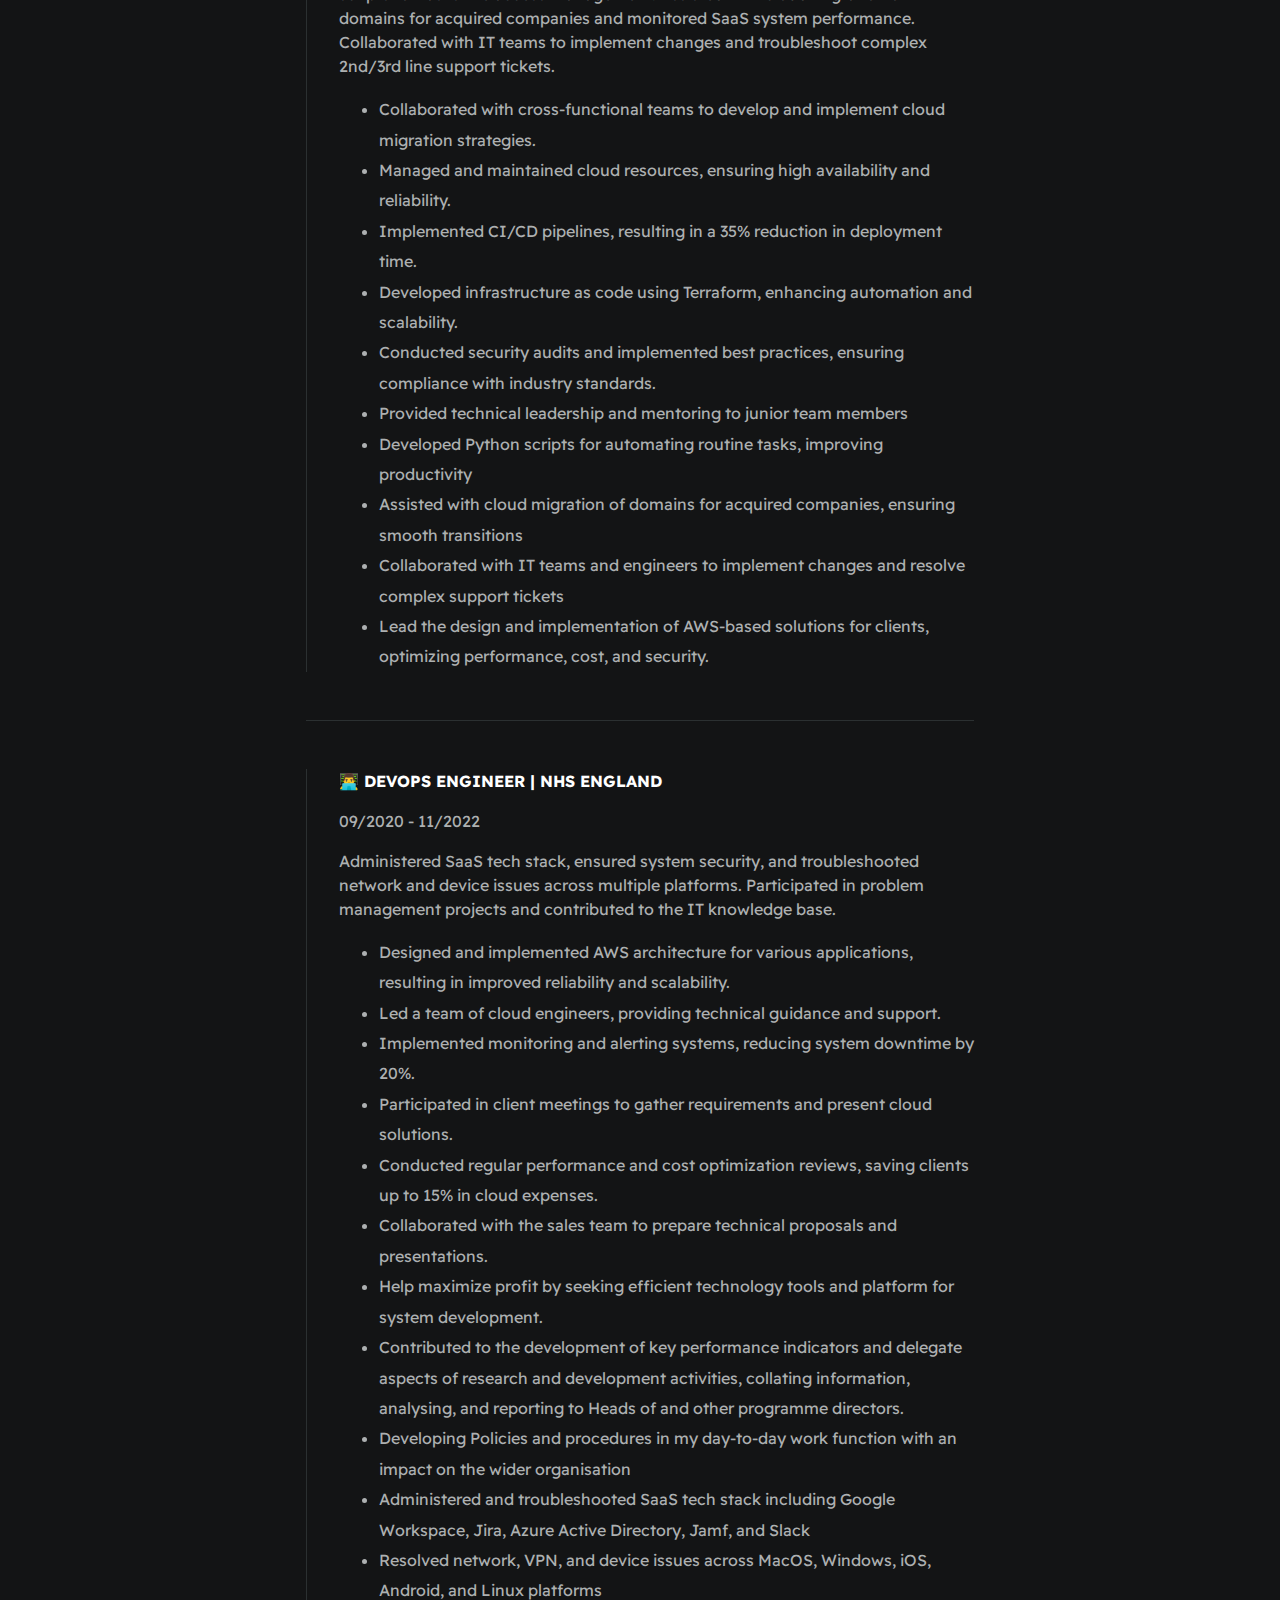
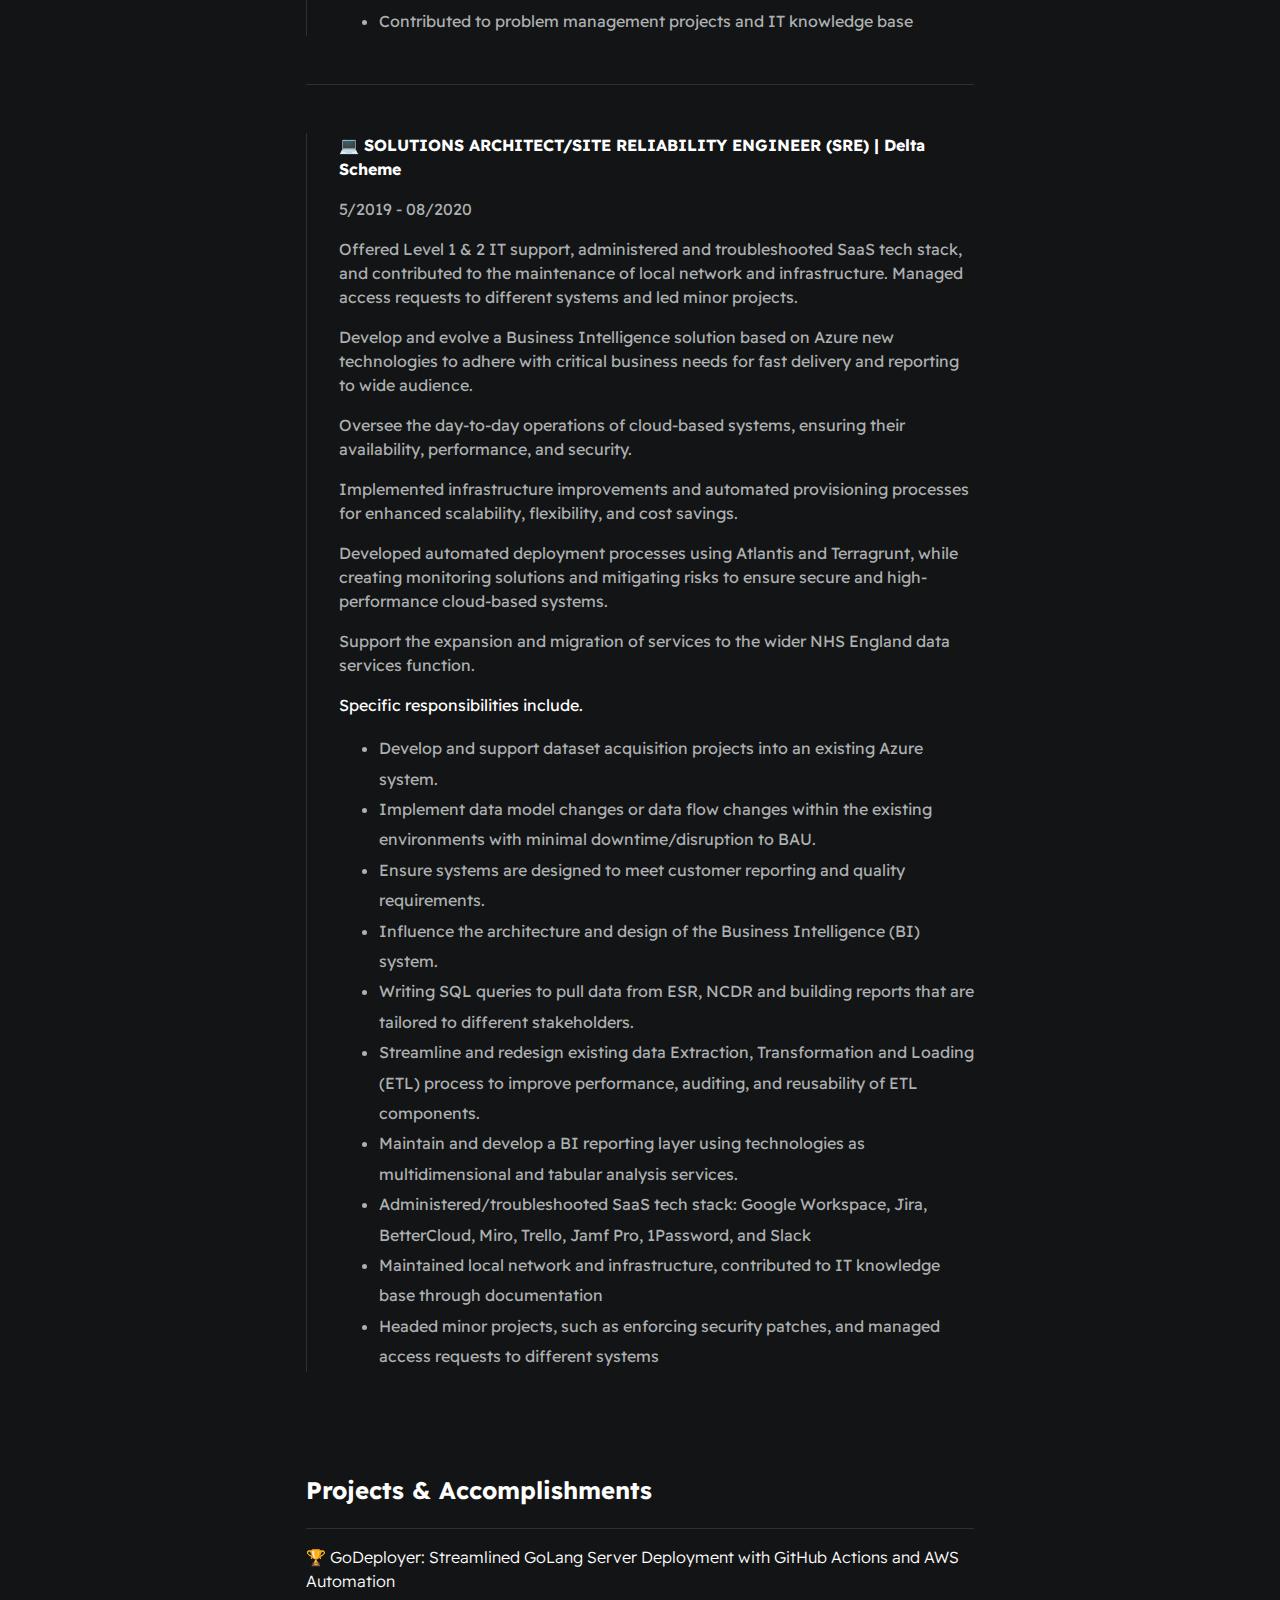
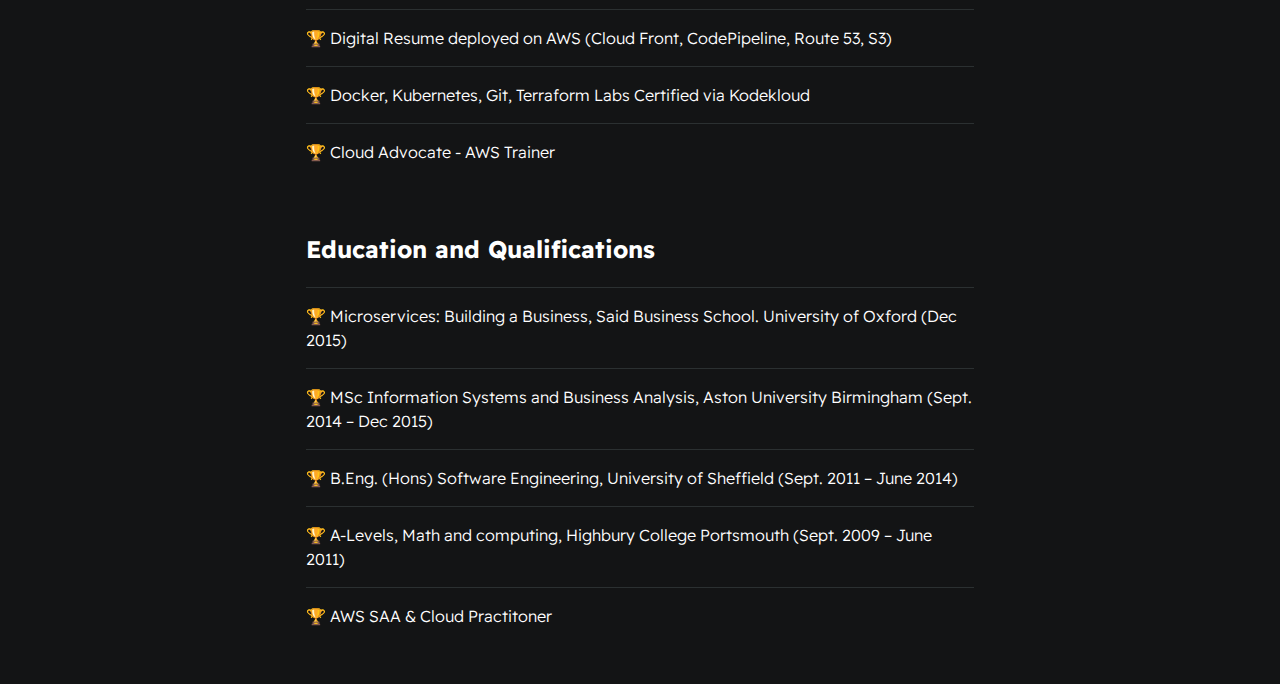
==== commit 2a603f05: "Update index.html" ====
--- a/index.html
+++ b/index.html
@@ -32,7 +32,14 @@
                     <a href="https://www.dcs.shef.ac.uk/intranet/archive/public/2013_2014/projects/ug/aca11yn.html" target="_blank">Past Project</a>
                 </div>
             </section>
+         <section class="section--page">
 
+              <div class="card--work-history">
+                    <strong>👨‍💻 HEADLINE</strong>
+                    <p>09/2020 - 11/2022</p>
+                    <p>Administered SaaS tech stack, ensured system security, and troubleshooted network and device issues across multiple platforms. Participated in problem management projects and contributed to the IT knowledge base.</p>
+                   
+                </div>
             <section class="section--page">
                 <h2>Skills & Qualifications</h2>
                 <ul id="qualifications--list">
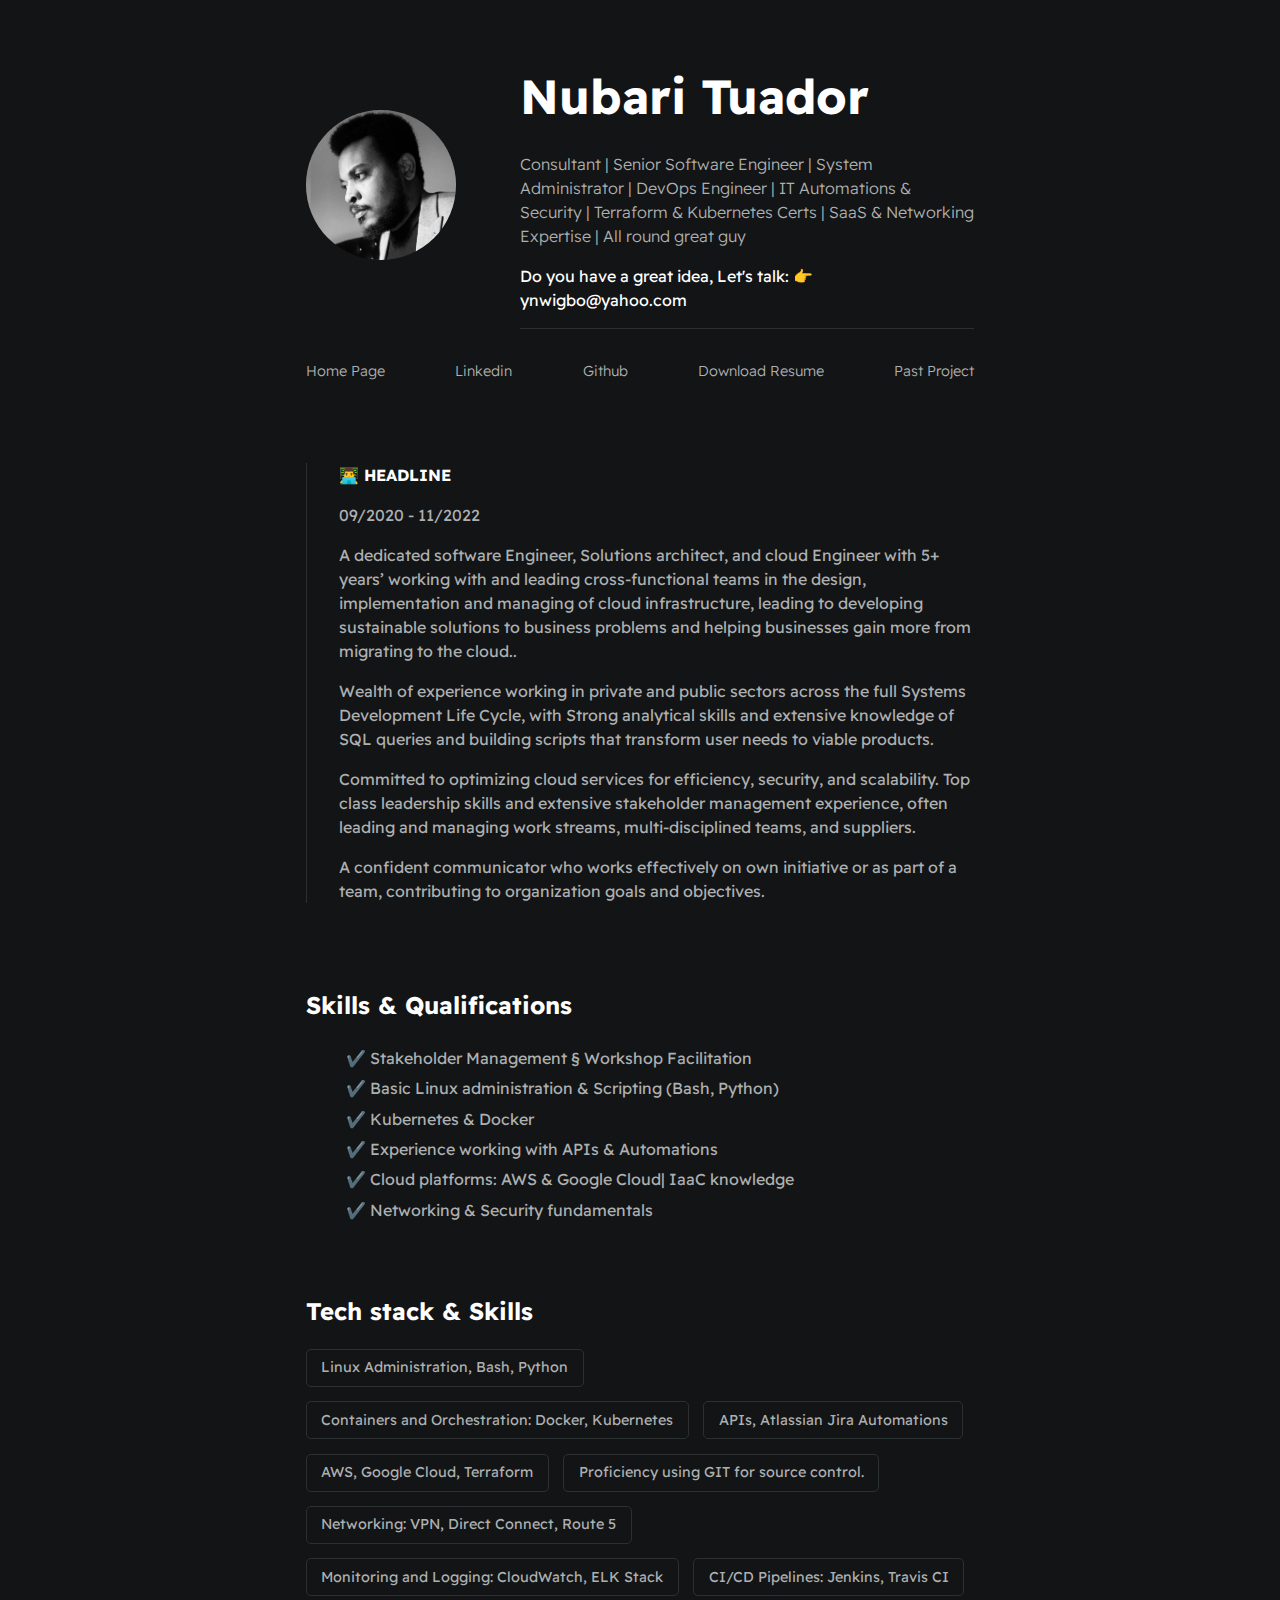
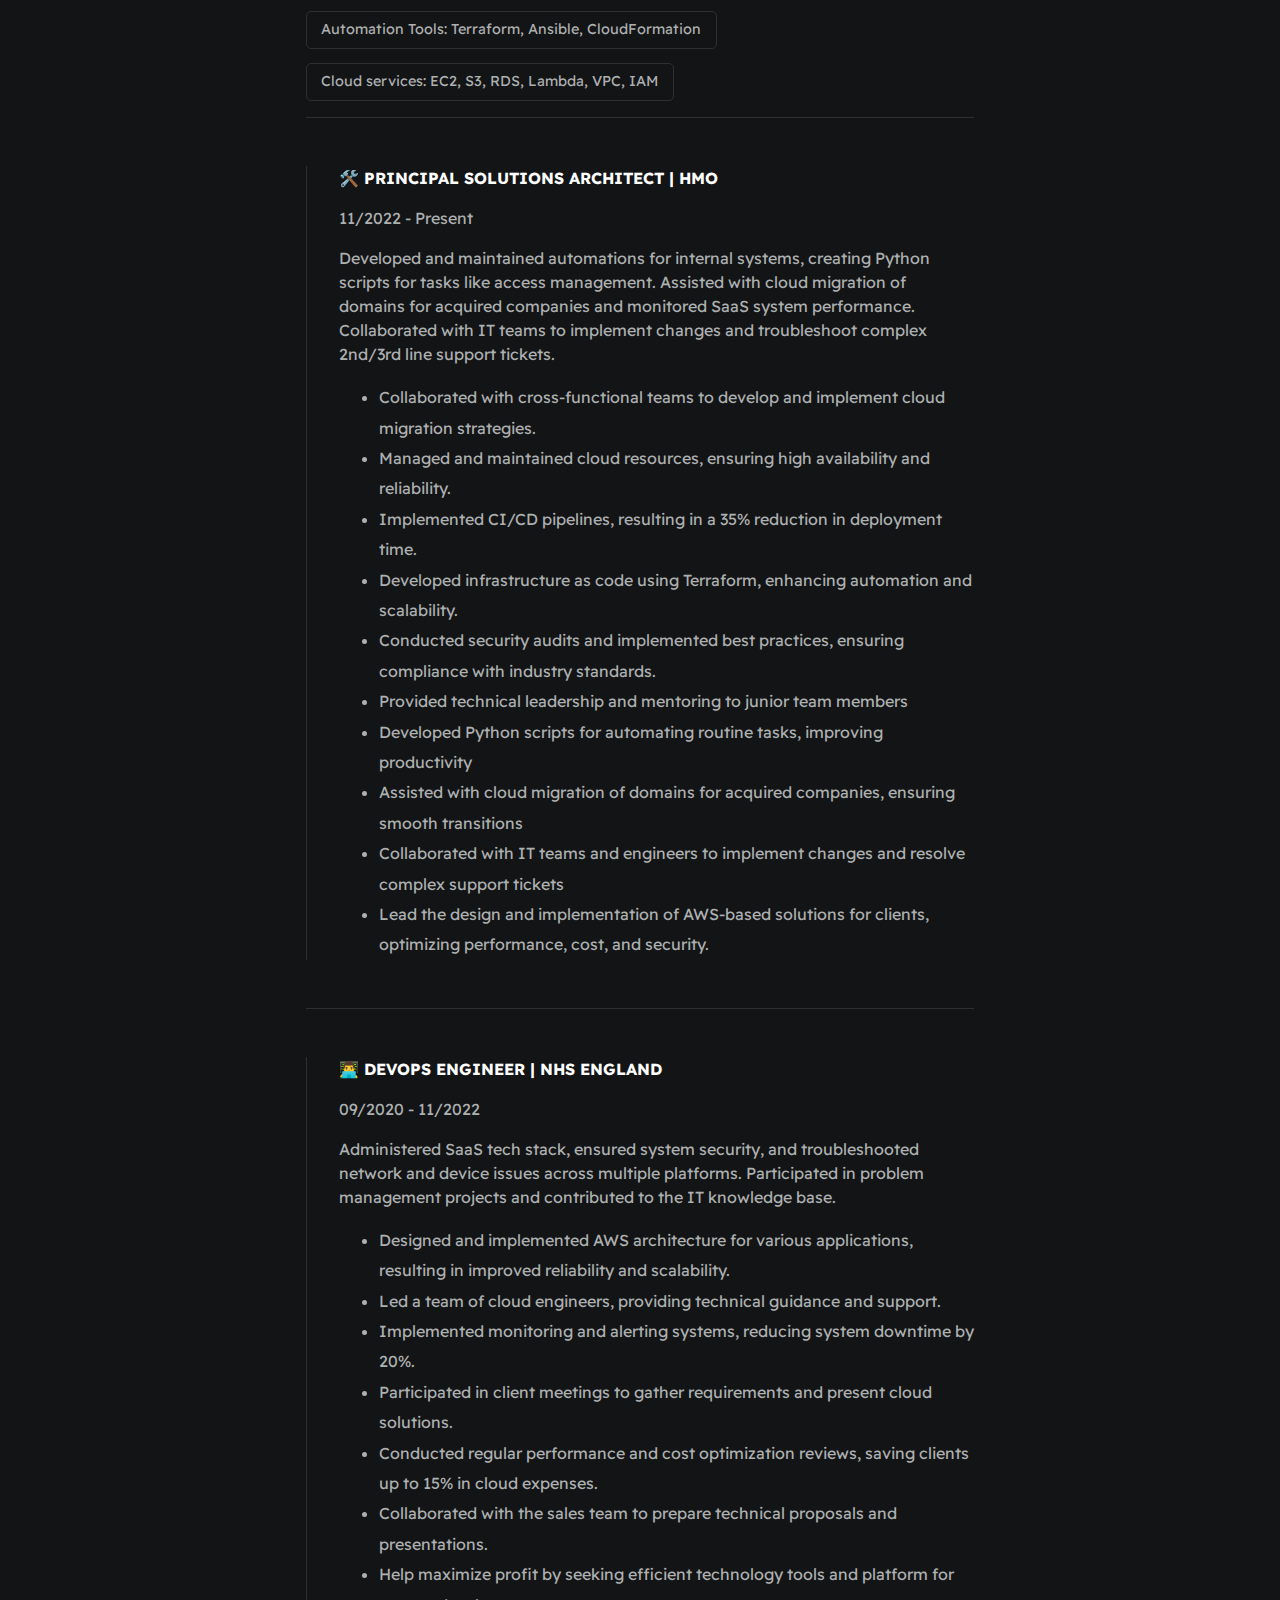
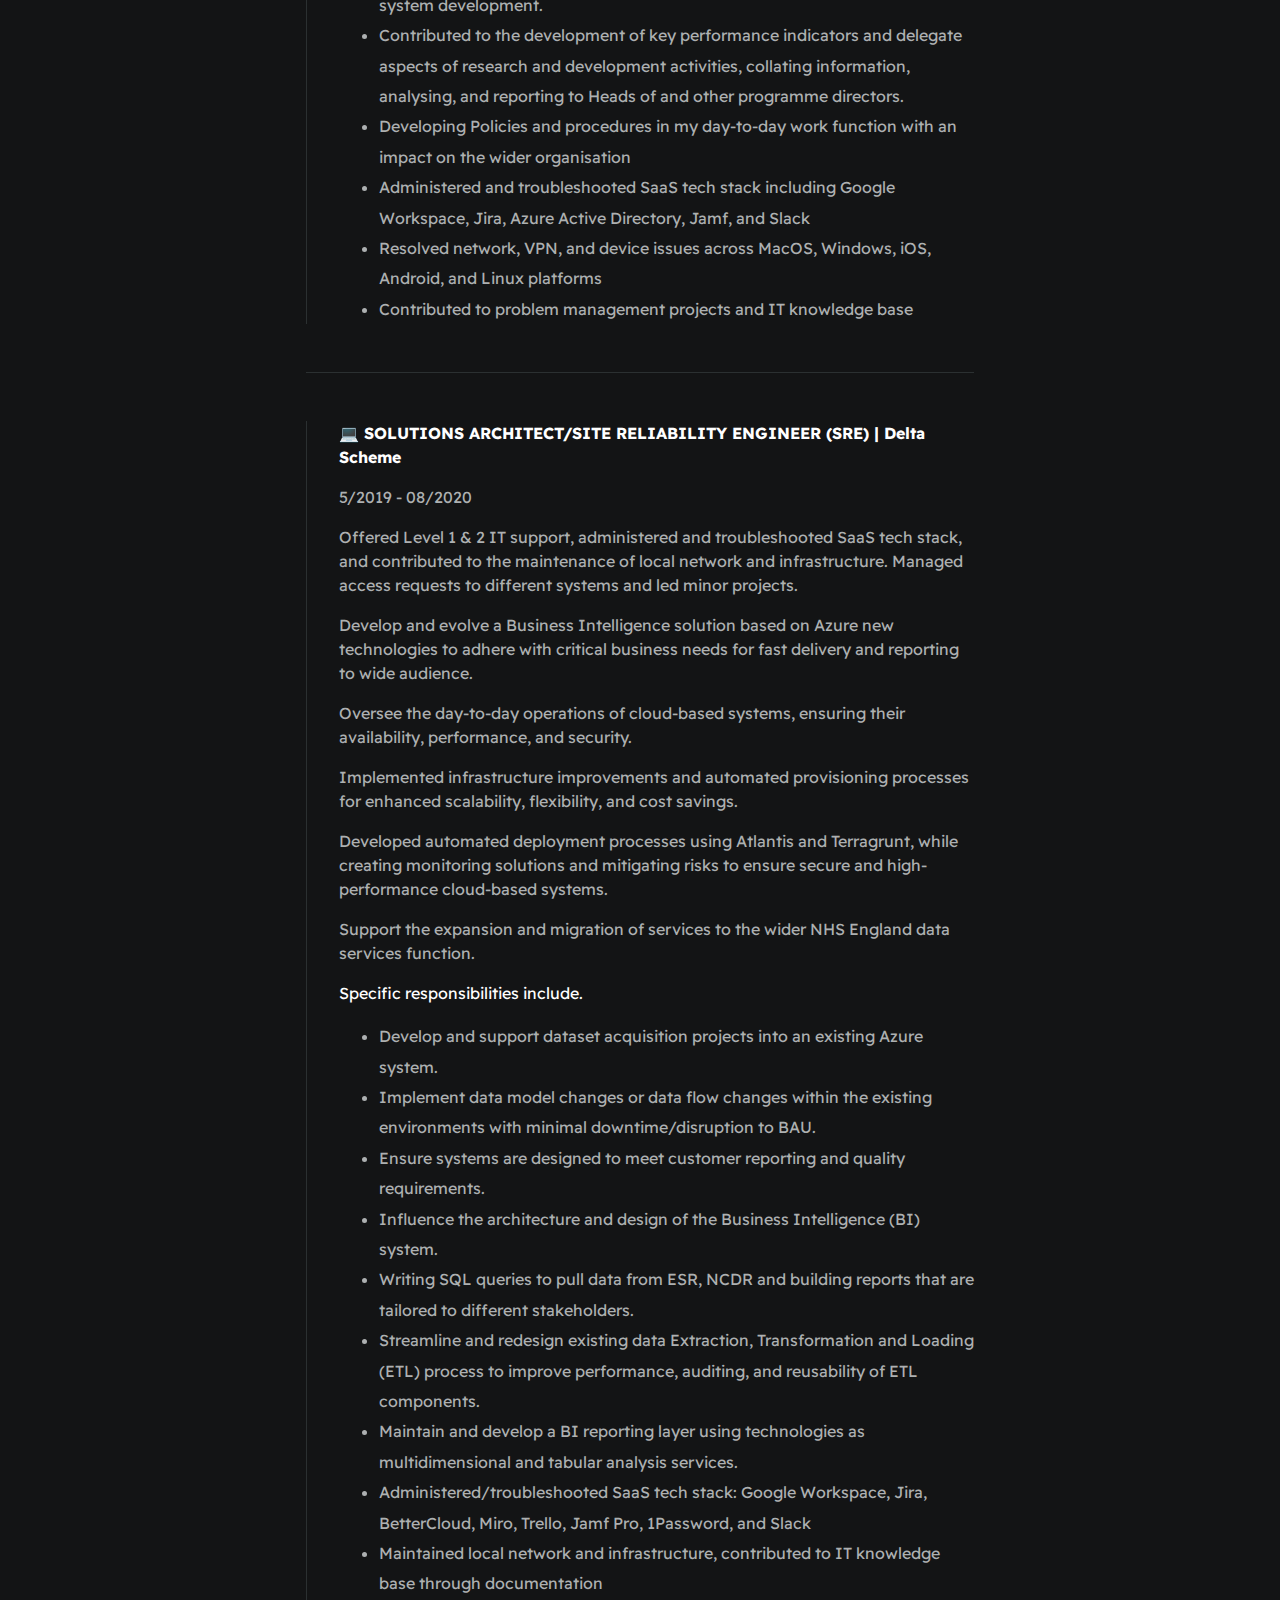
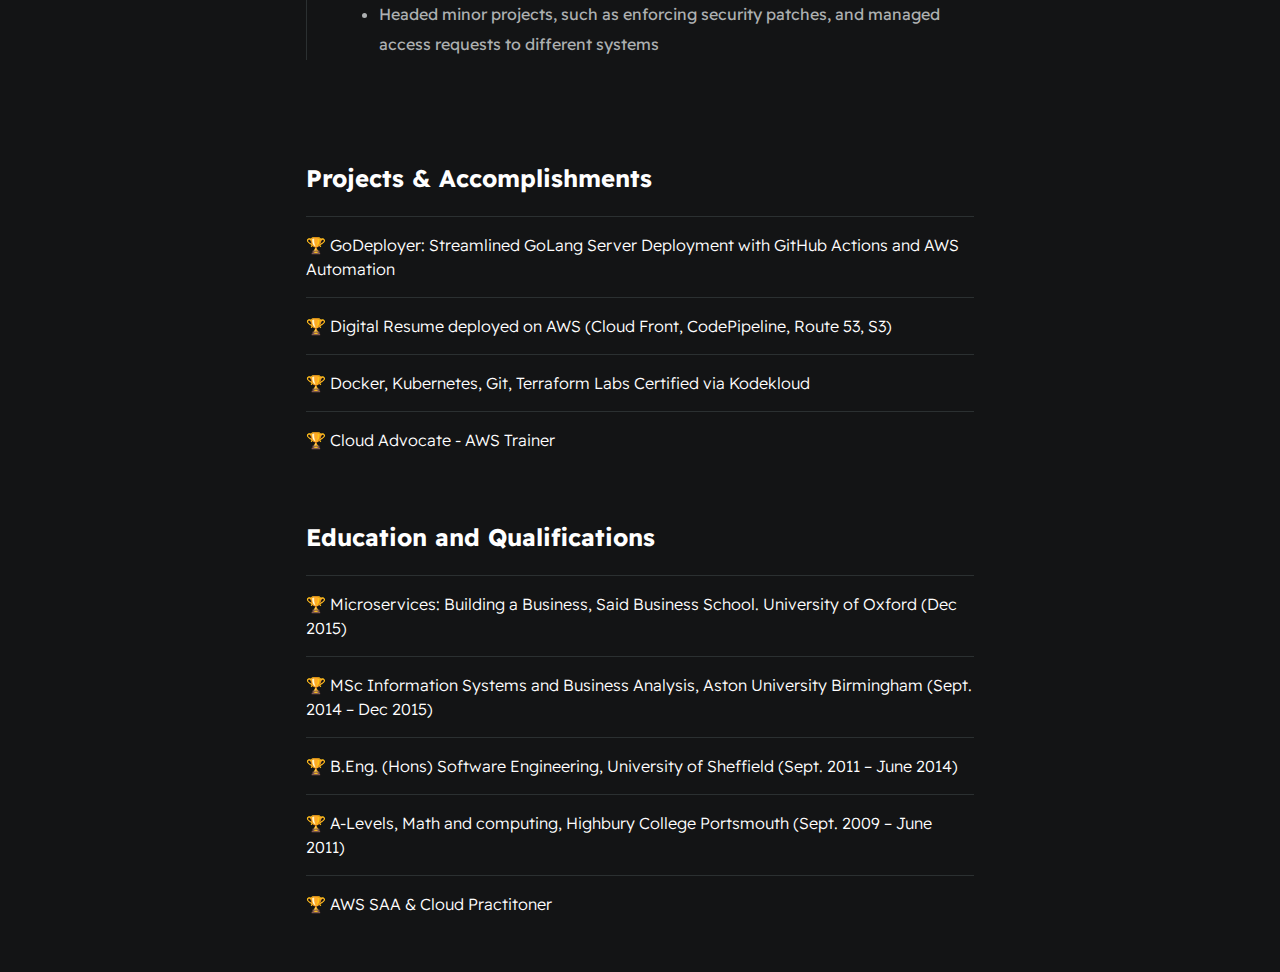
==== commit 6f789c92: "Update index.html" ====
--- a/index.html
+++ b/index.html
@@ -37,8 +37,10 @@
               <div class="card--work-history">
                     <strong>👨‍💻 HEADLINE</strong>
                     <p>09/2020 - 11/2022</p>
-                    <p>Administered SaaS tech stack, ensured system security, and troubleshooted network and device issues across multiple platforms. Participated in problem management projects and contributed to the IT knowledge base.</p>
-                   
+                    <p>A dedicated software Engineer, Solutions architect, and cloud Engineer with 5+ years’ working with and leading cross-functional teams in the design, implementation and managing of cloud infrastructure, leading to developing sustainable solutions to business problems and helping businesses gain more from migrating to the cloud..</p>
+                    <p>Wealth of experience working in private and public sectors across the full Systems Development Life Cycle, with Strong analytical skills and extensive knowledge of SQL queries and building scripts that transform user needs to viable products.</p>
+                    <p>Committed to optimizing cloud services for efficiency, security, and scalability. Top class leadership skills and extensive stakeholder management experience, often leading and managing work streams, multi-disciplined teams, and suppliers.</p>
+                    <p>A confident communicator who works effectively on own initiative or as part of a team, contributing to organization goals and objectives.</p>
                 </div>
             <section class="section--page">
                 <h2>Skills & Qualifications</h2>
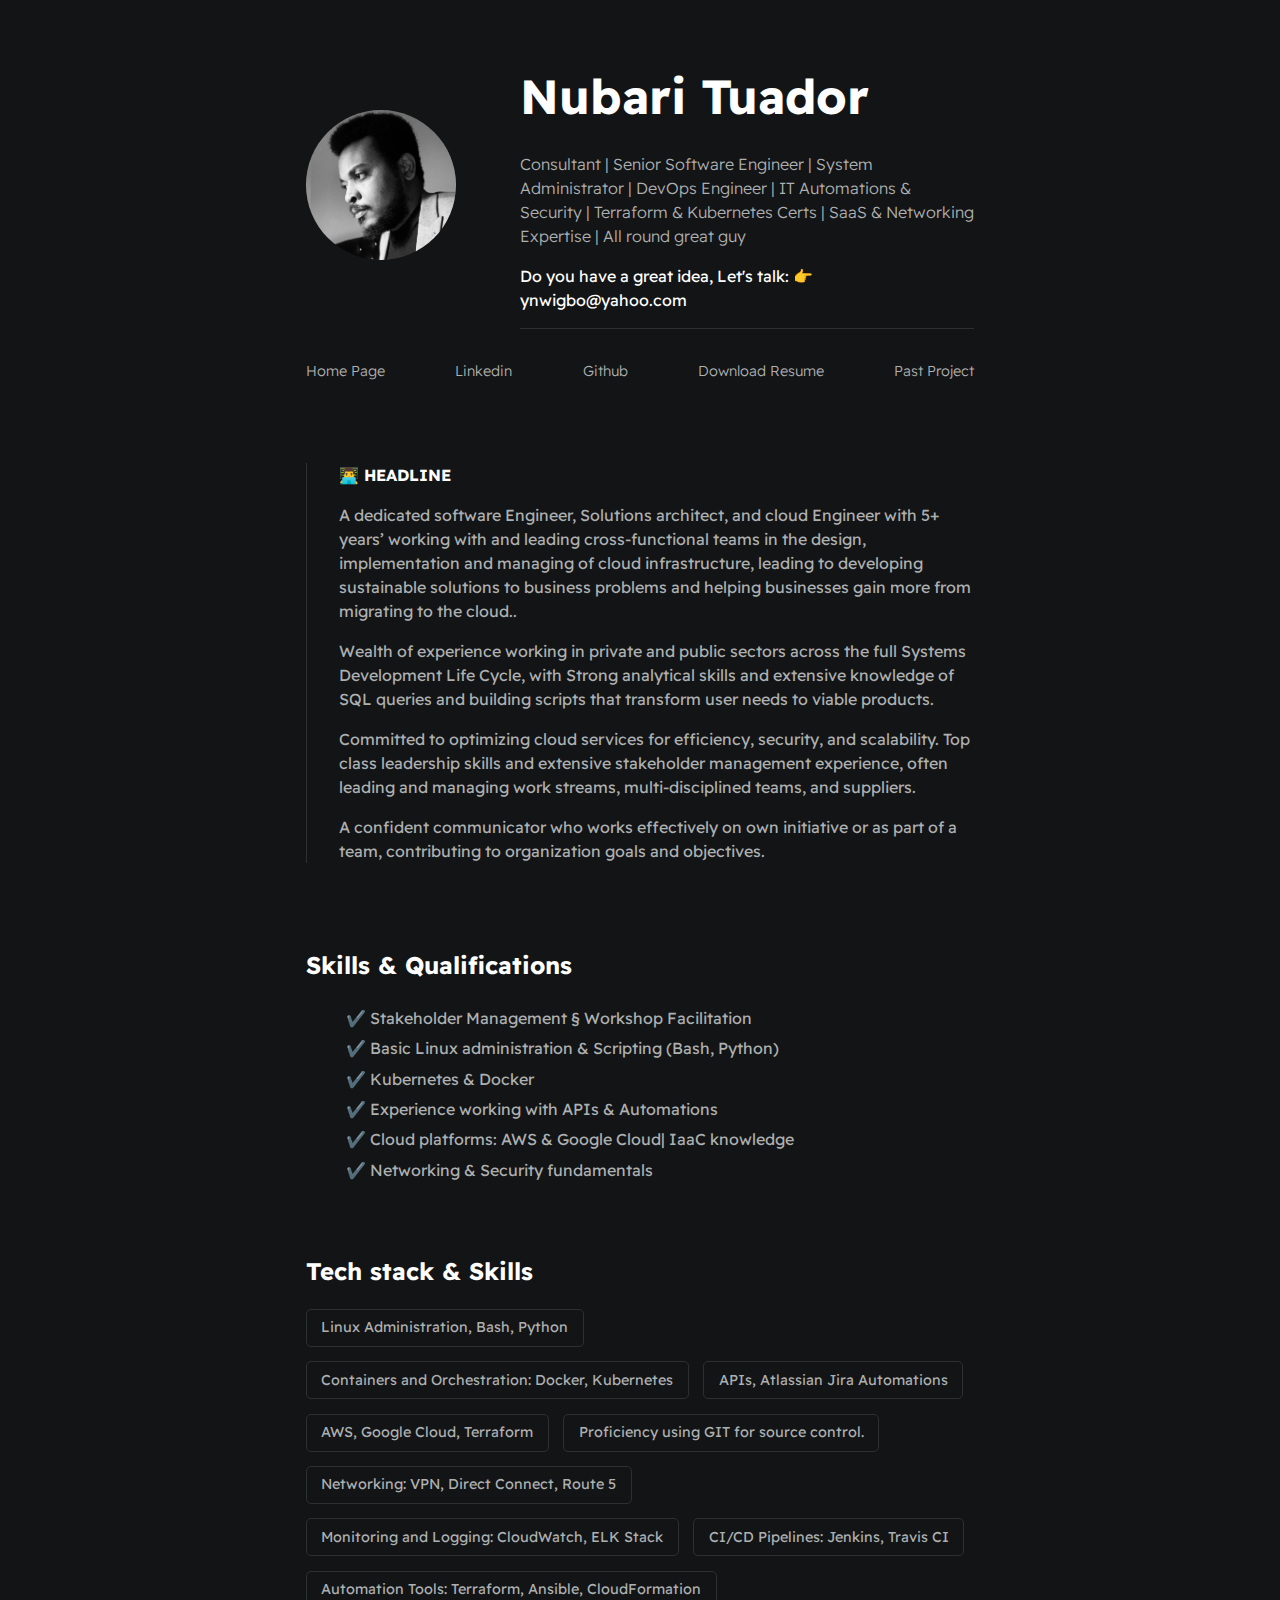
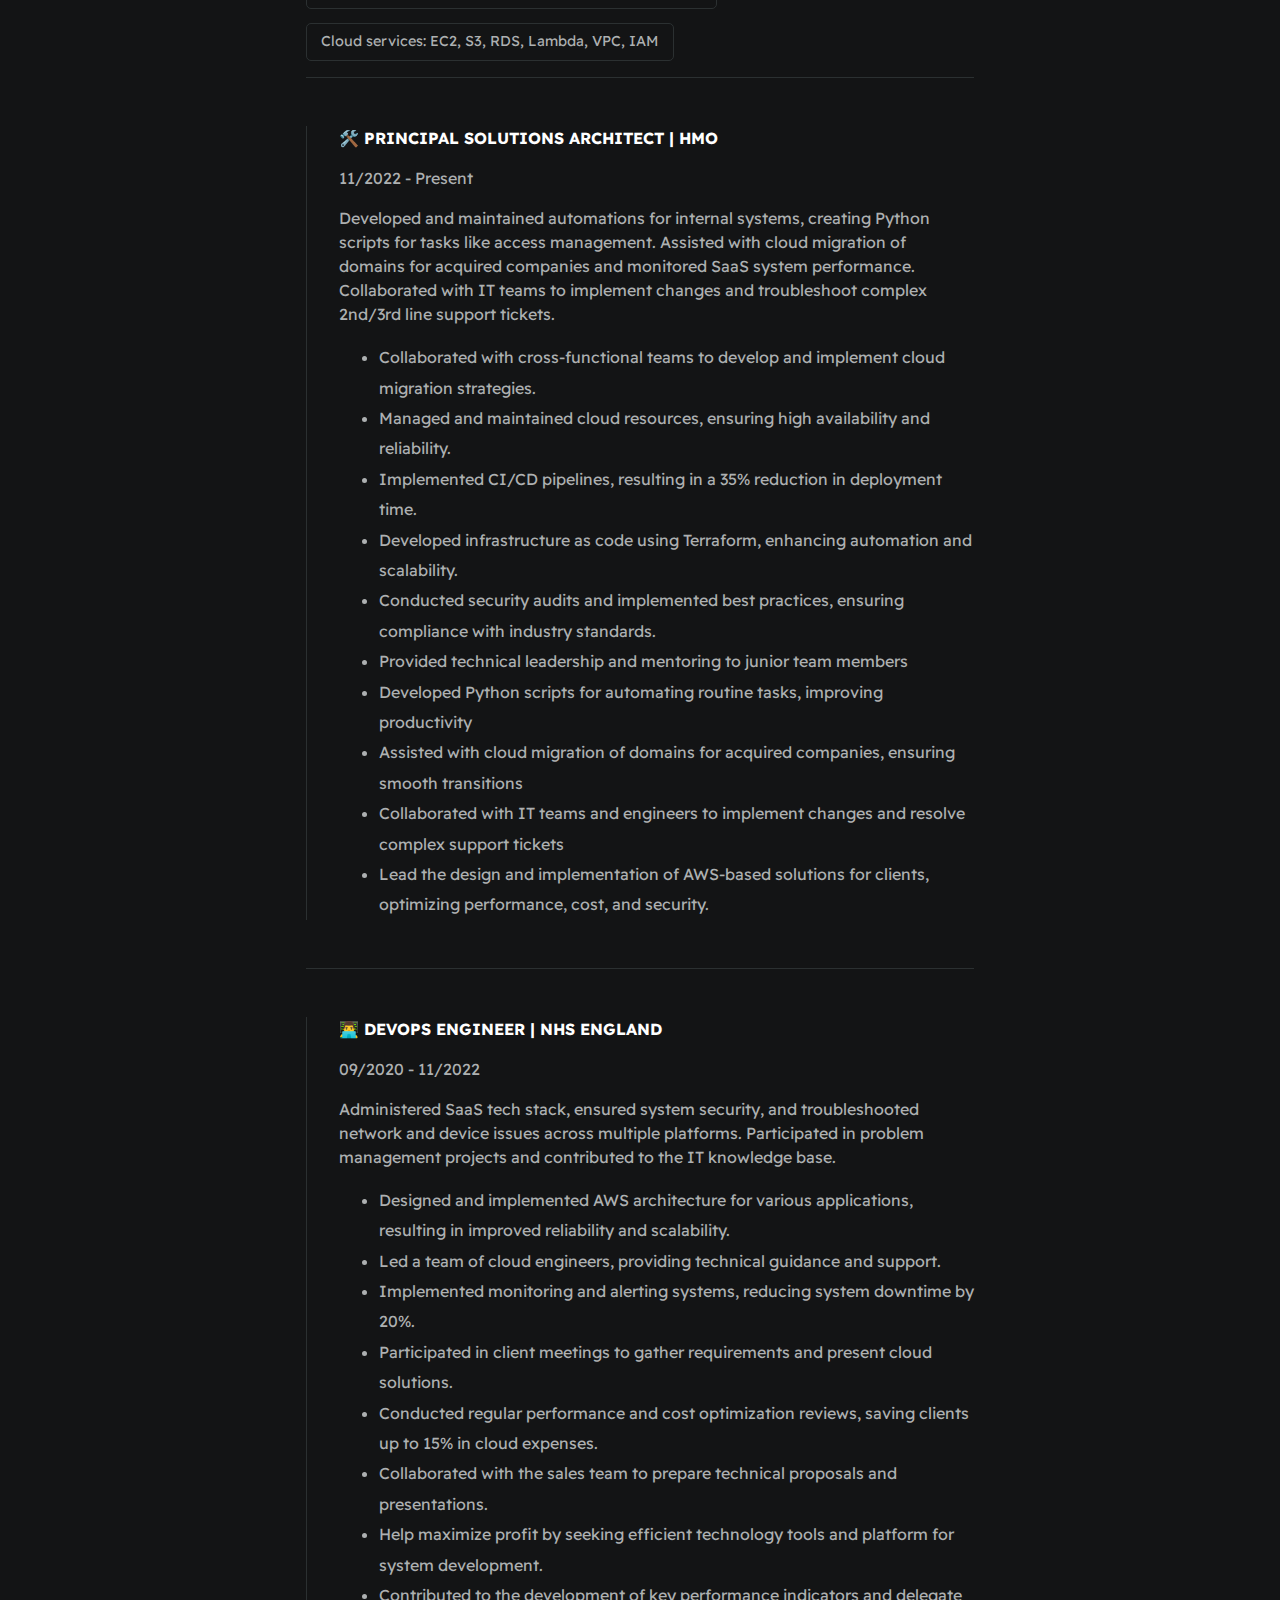
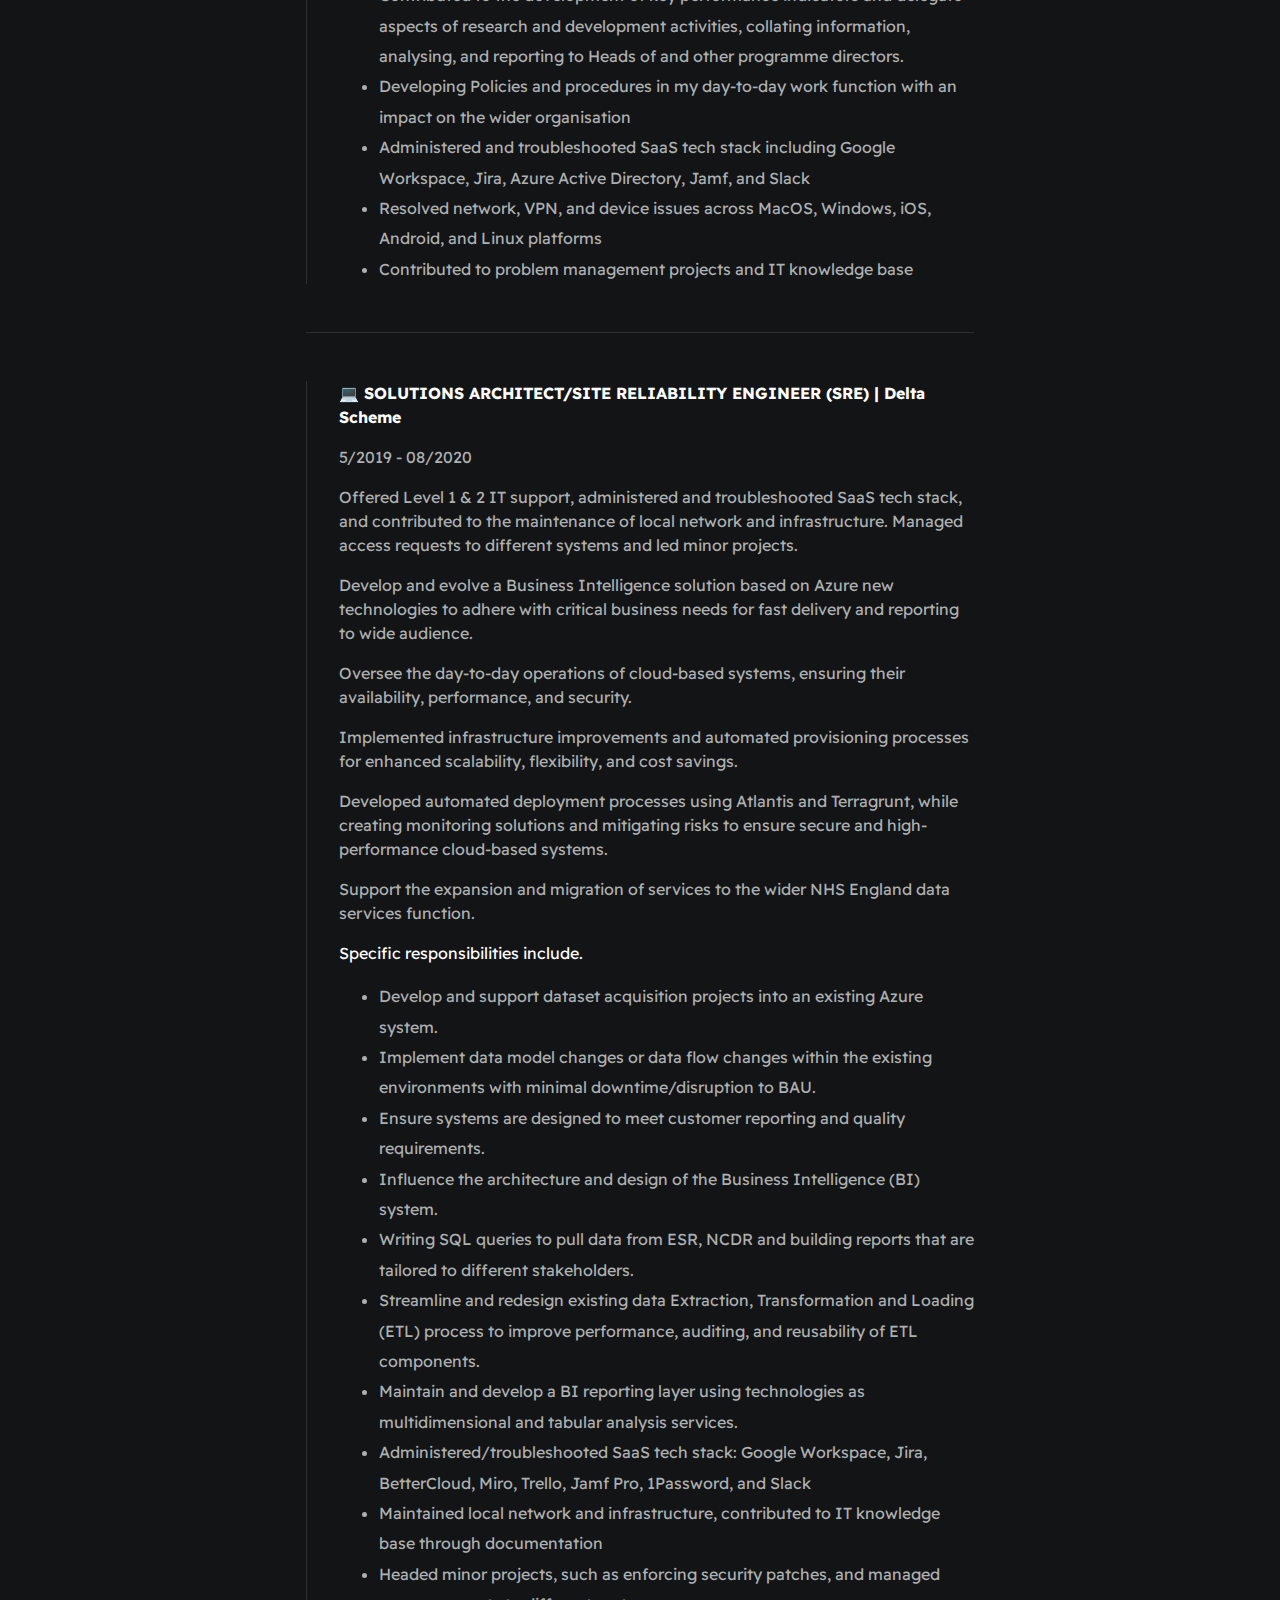
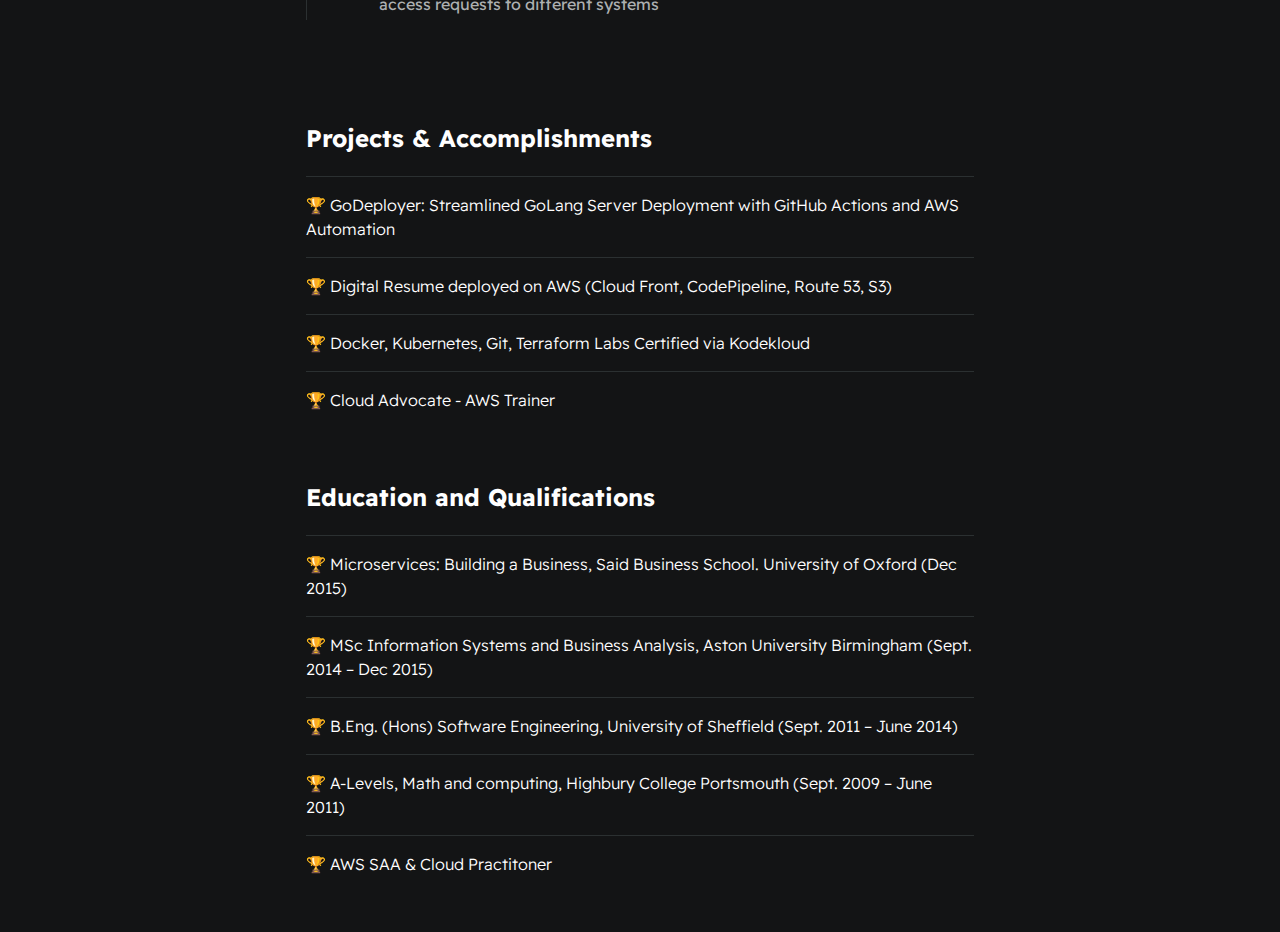
==== commit dd1509d1: "Update index.html" ====
--- a/index.html
+++ b/index.html
@@ -36,7 +36,6 @@
 
               <div class="card--work-history">
                     <strong>👨‍💻 HEADLINE</strong>
-                    <p>09/2020 - 11/2022</p>
                     <p>A dedicated software Engineer, Solutions architect, and cloud Engineer with 5+ years’ working with and leading cross-functional teams in the design, implementation and managing of cloud infrastructure, leading to developing sustainable solutions to business problems and helping businesses gain more from migrating to the cloud..</p>
                     <p>Wealth of experience working in private and public sectors across the full Systems Development Life Cycle, with Strong analytical skills and extensive knowledge of SQL queries and building scripts that transform user needs to viable products.</p>
                     <p>Committed to optimizing cloud services for efficiency, security, and scalability. Top class leadership skills and extensive stakeholder management experience, often leading and managing work streams, multi-disciplined teams, and suppliers.</p>
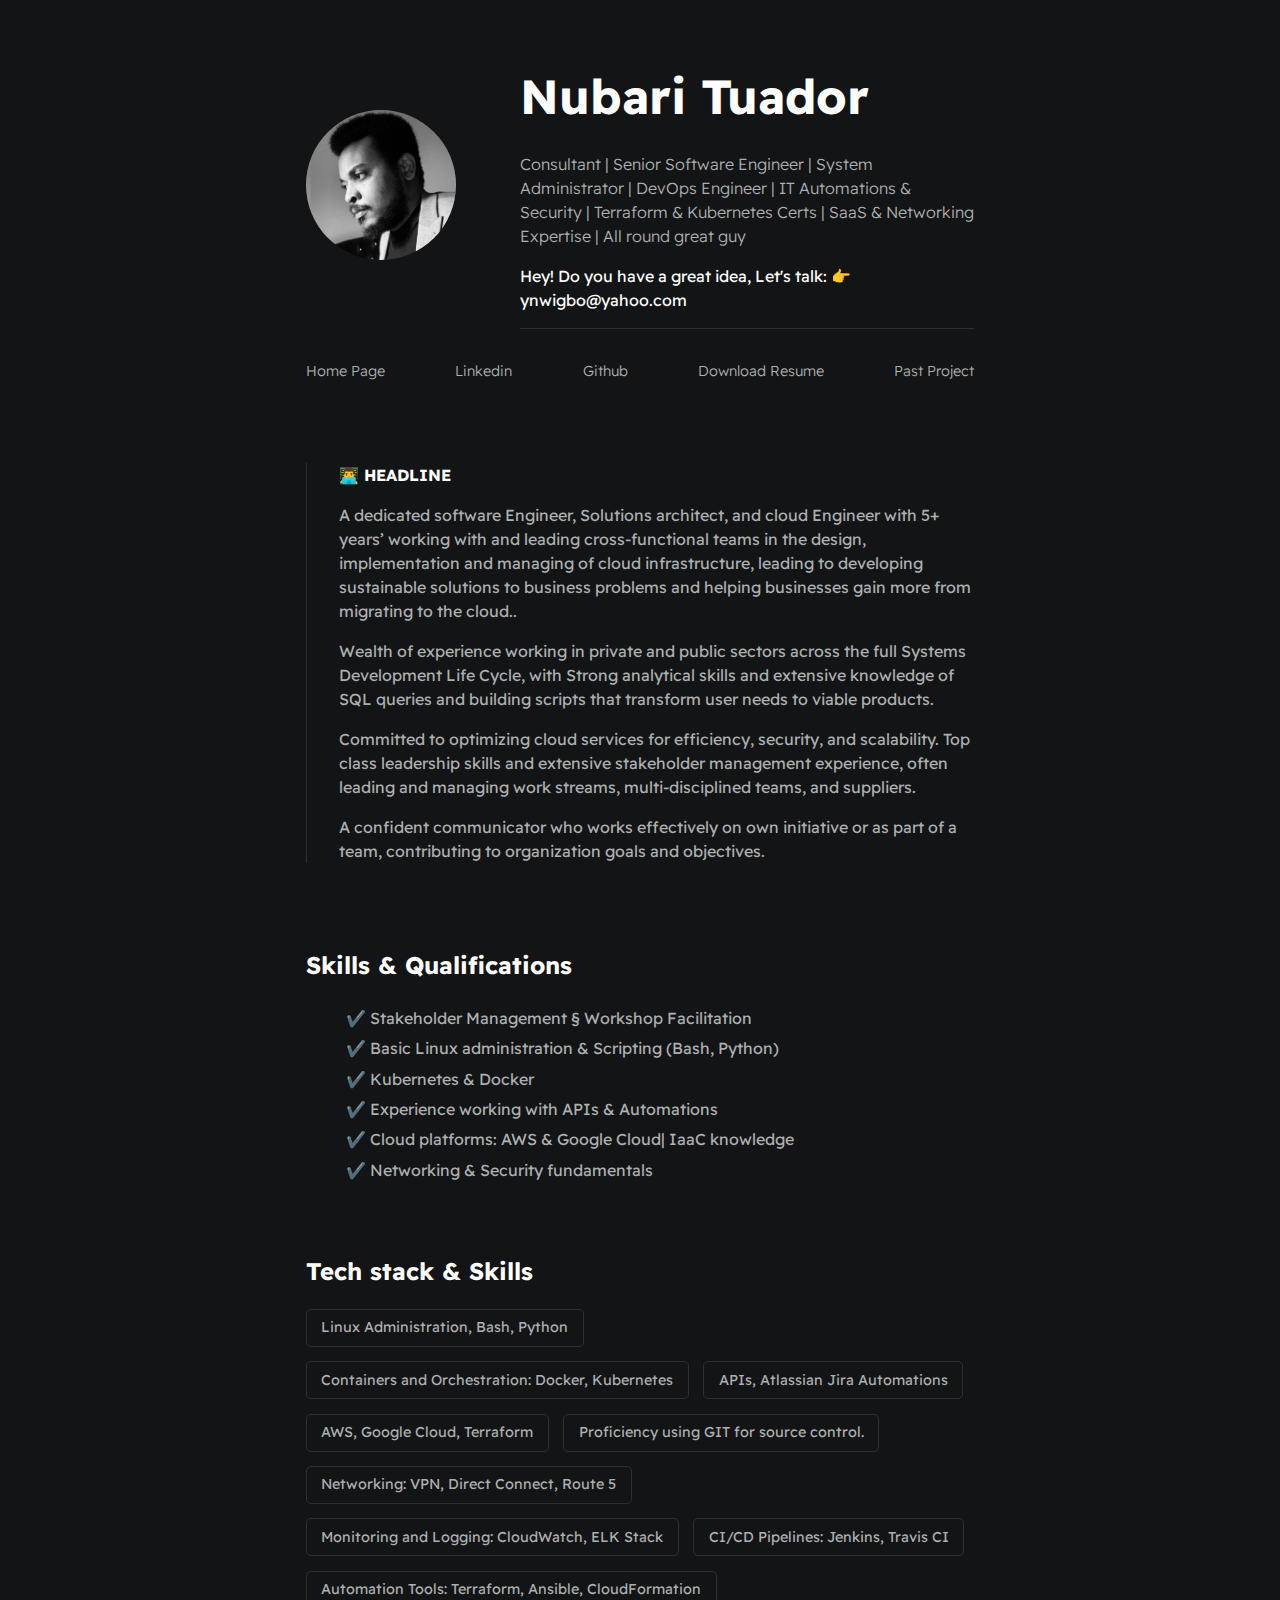
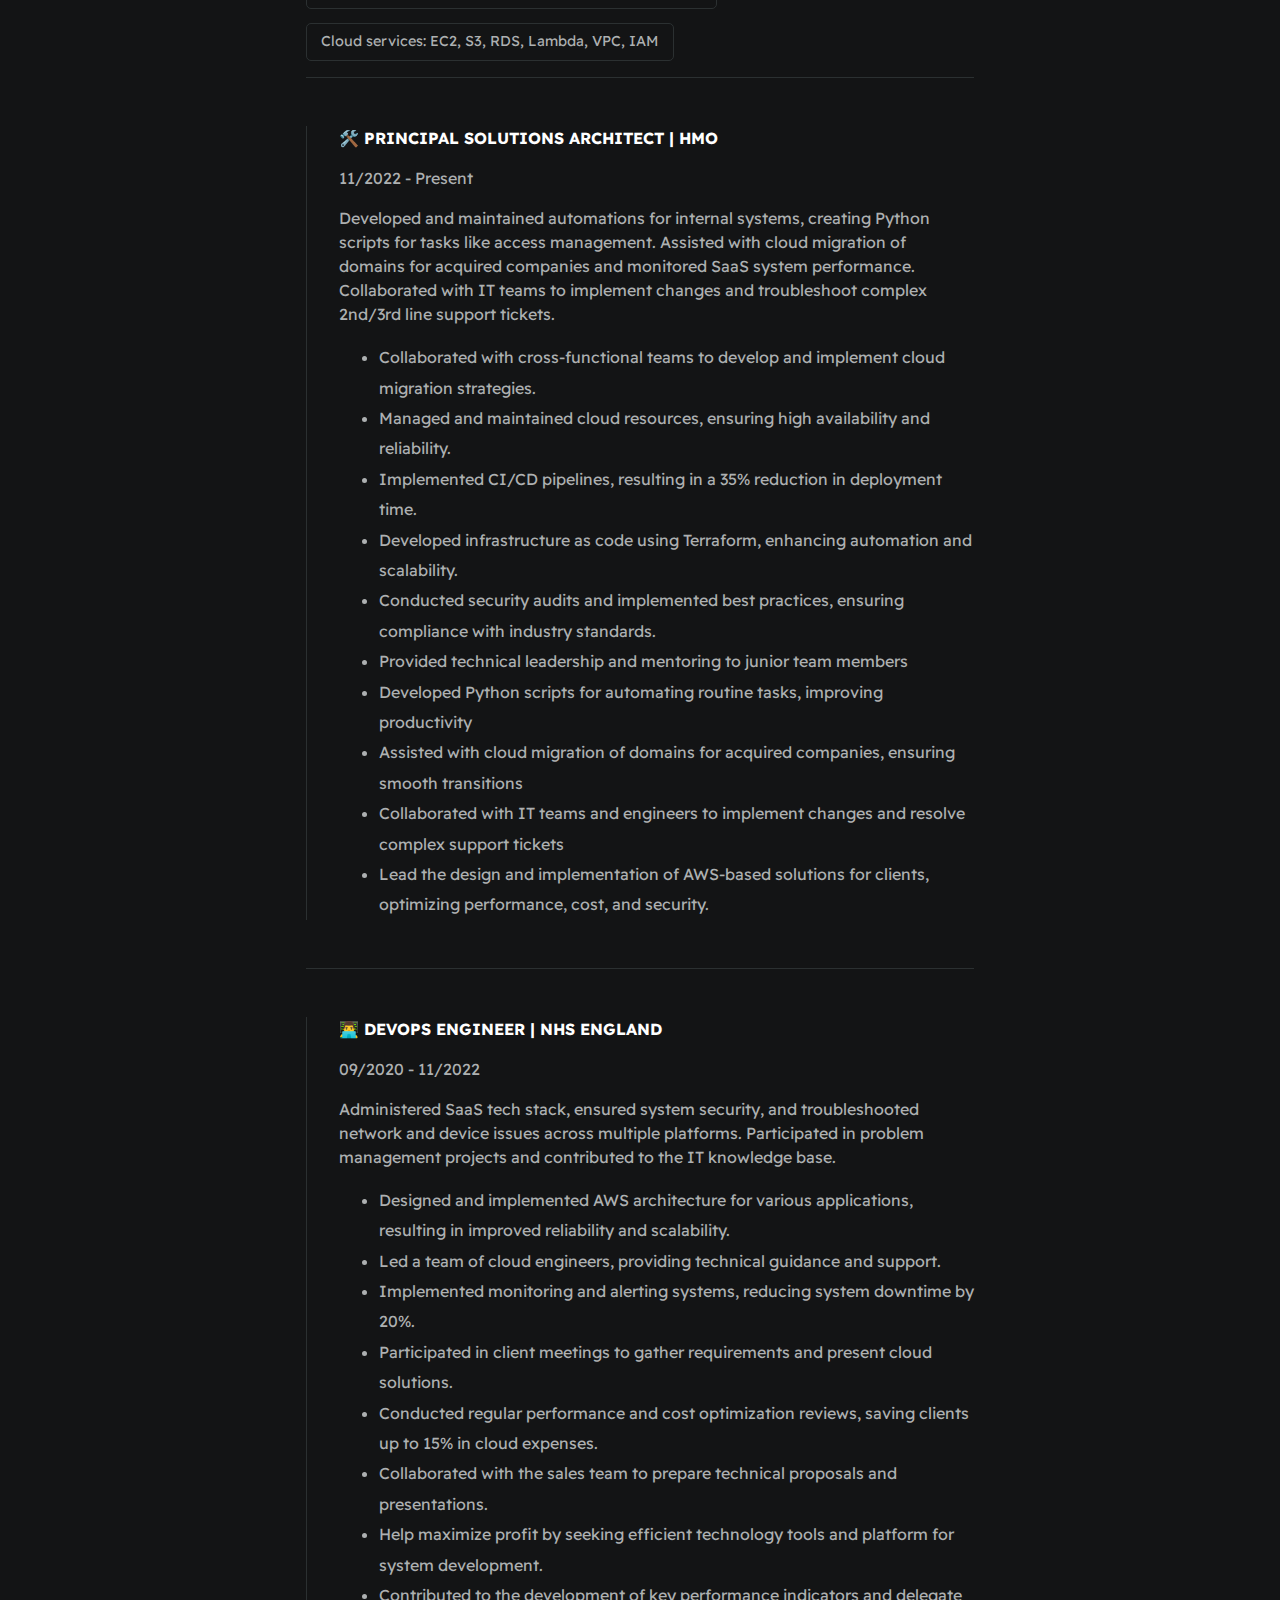
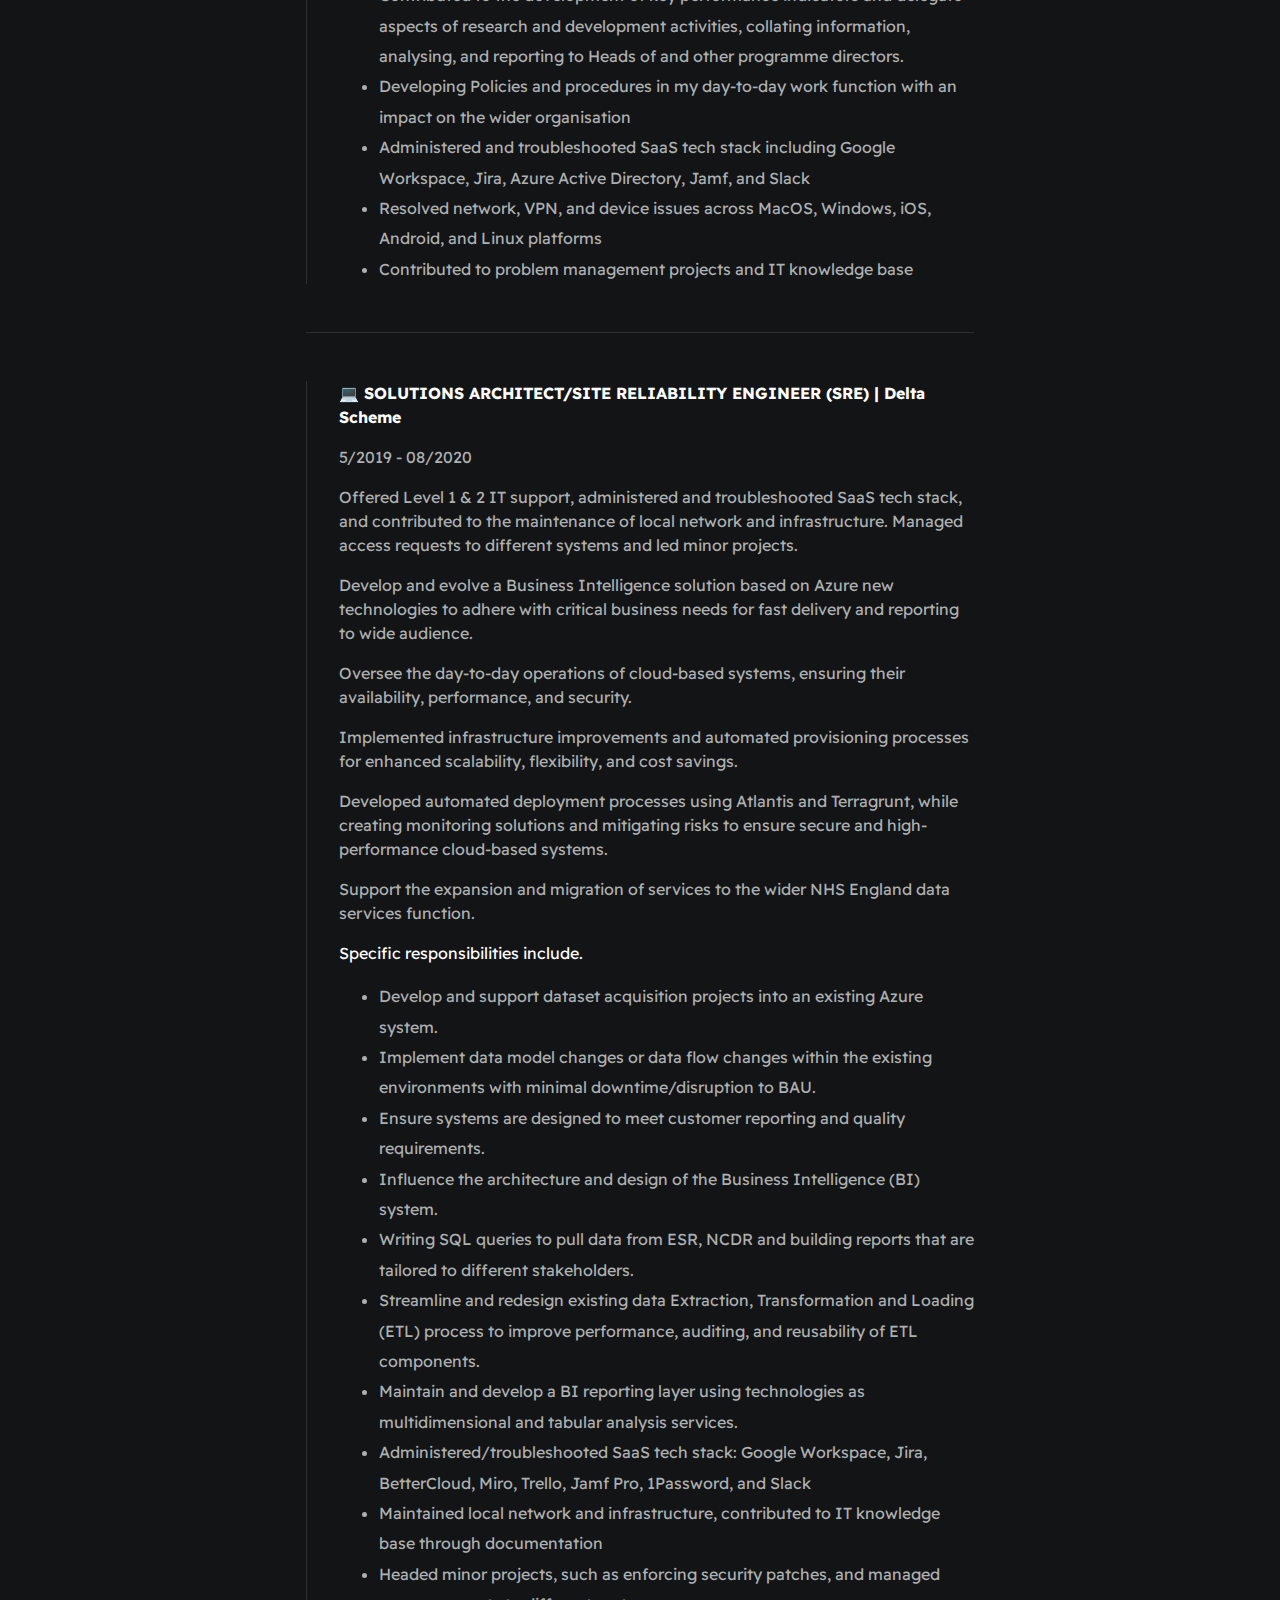
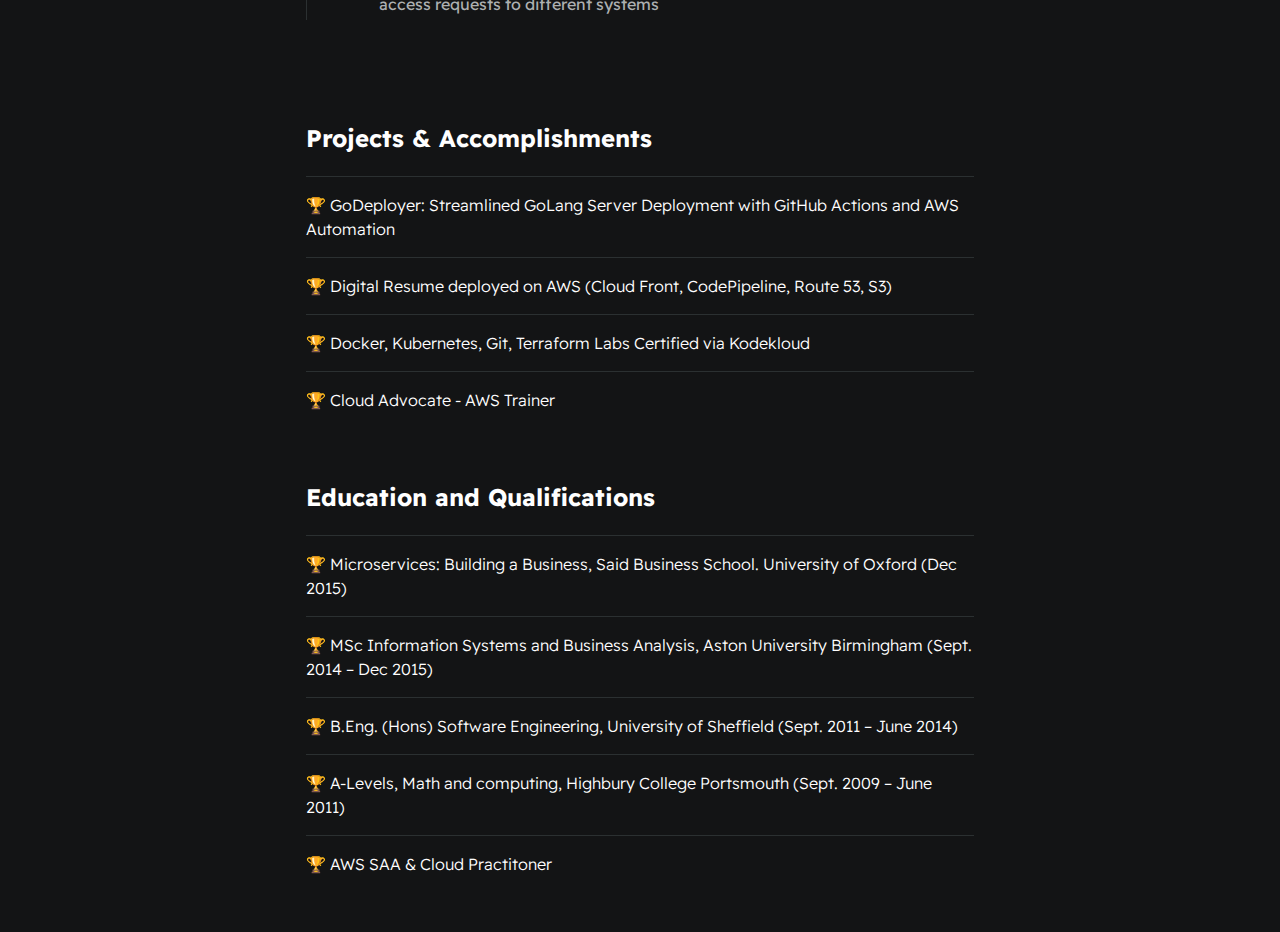
==== commit d36b167c: "Update index.html" ====
--- a/index.html
+++ b/index.html
@@ -17,7 +17,7 @@
                 <div>
                     <h1 id="user-name">Nubari Tuador</h1>
                     <p id="bio">Consultant | Senior Software Engineer | System Administrator | DevOps Engineer | IT Automations & Security | Terraform & Kubernetes Certs | SaaS & Networking Expertise | All round great guy</p>
-                    <p id="email"> Do you have a great idea, Let's talk:  👉 ynwigbo@yahoo.com</p>
+                    <p id="email"> Hey! Do you have a great idea, Let's talk:  👉 ynwigbo@yahoo.com</p>
                     <div class="line-break"></div>
                 </div>  
             </section>
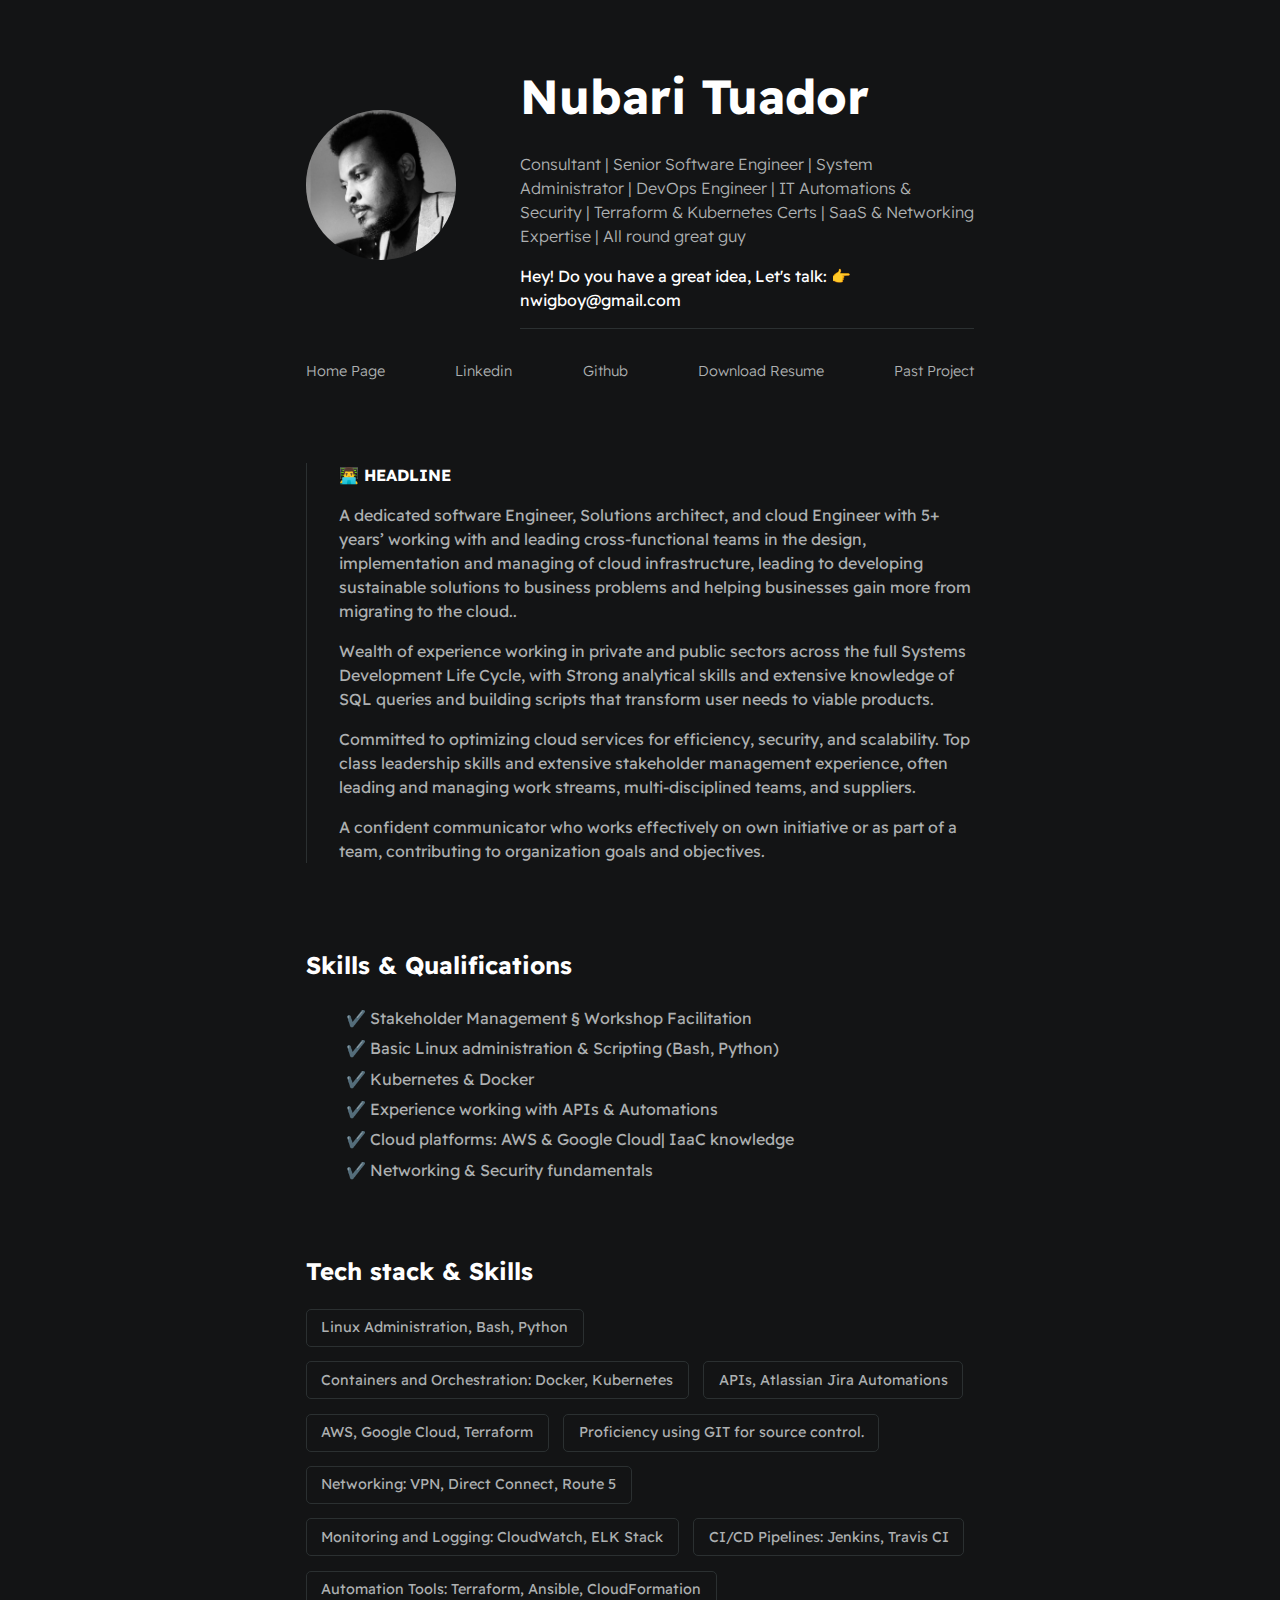
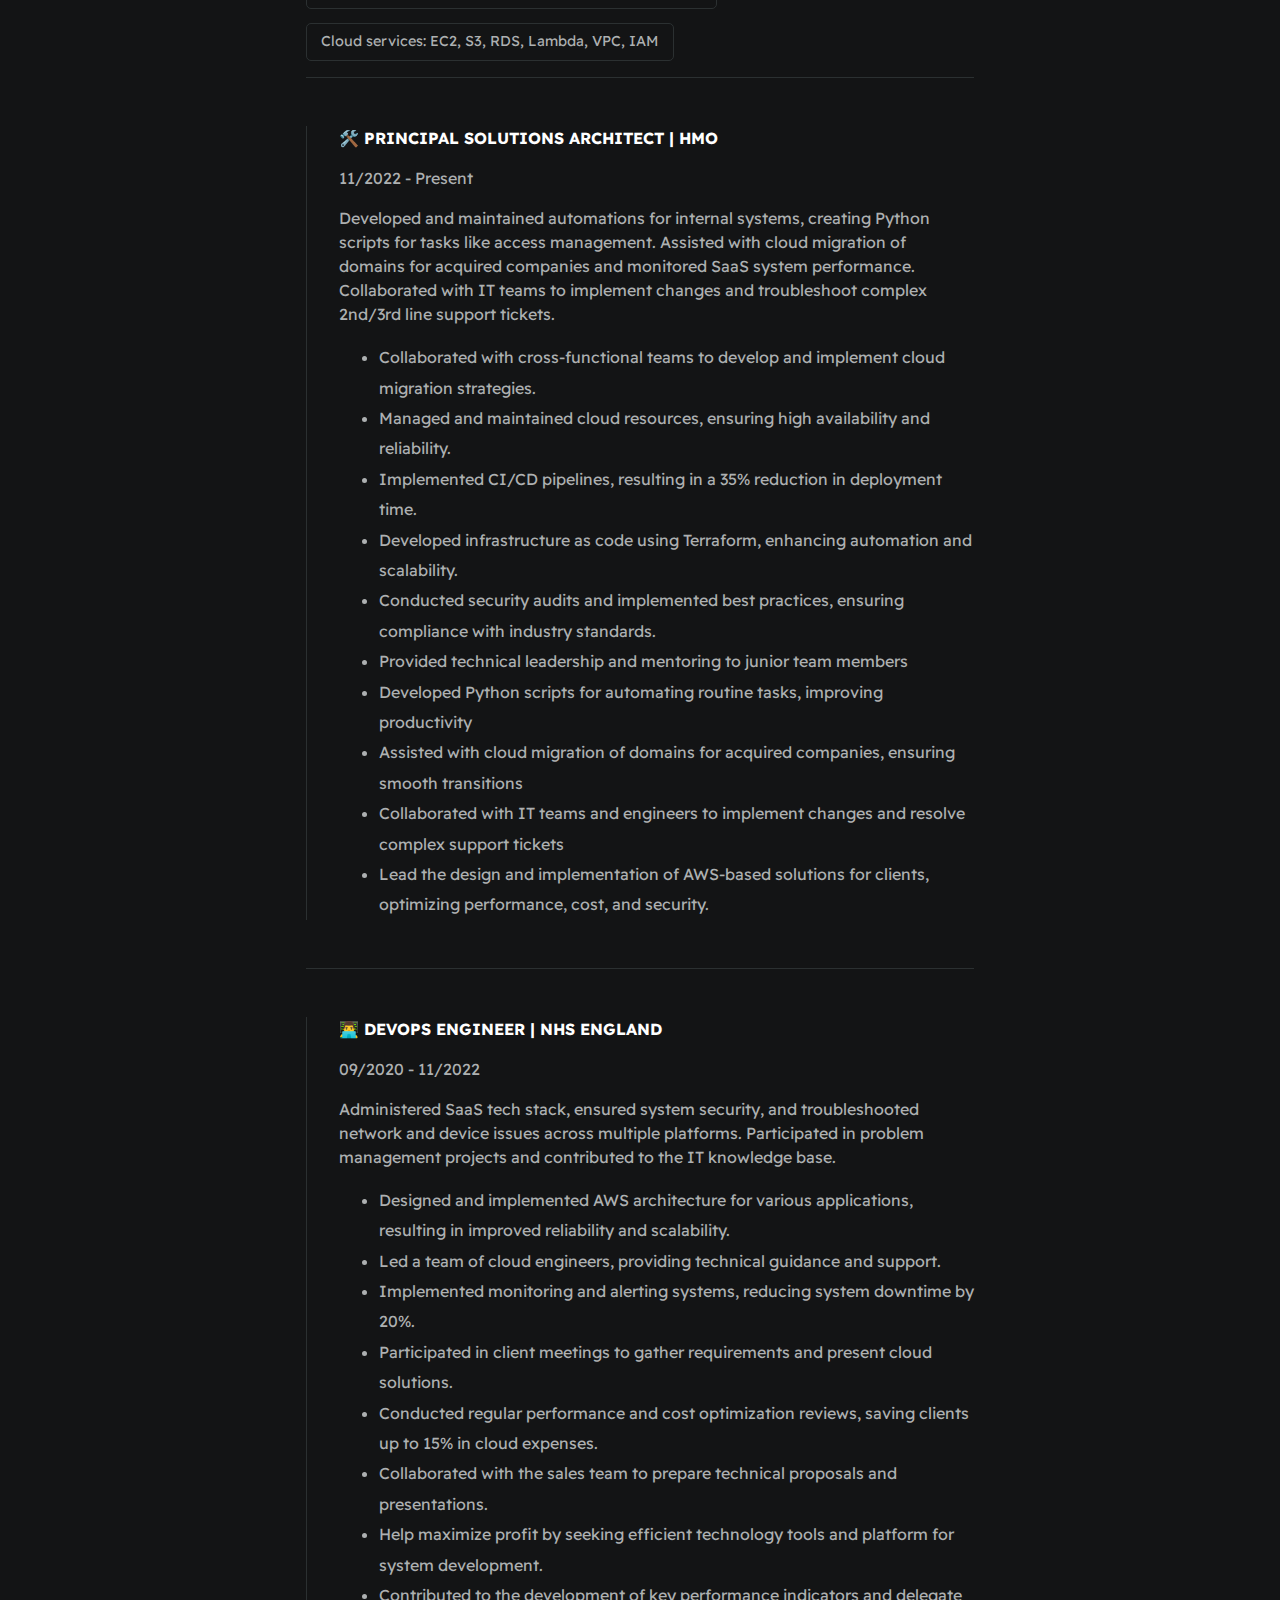
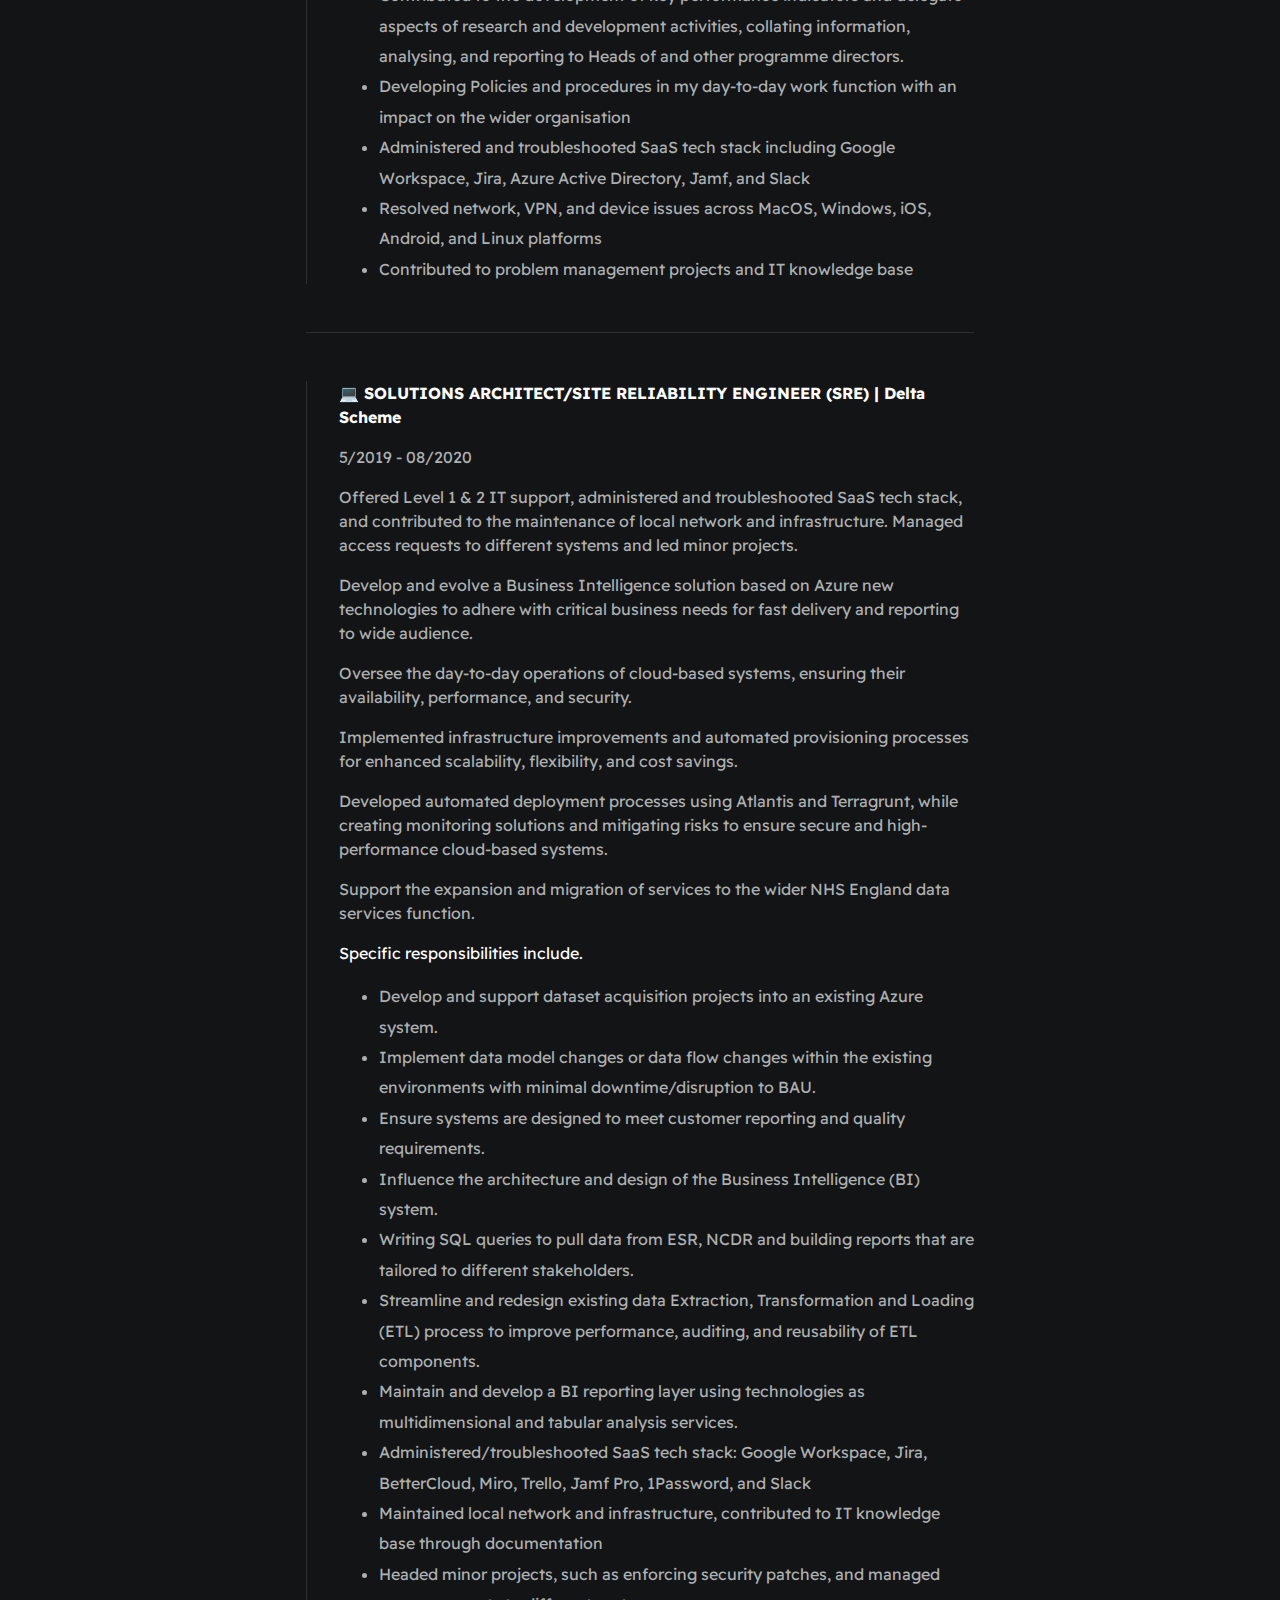
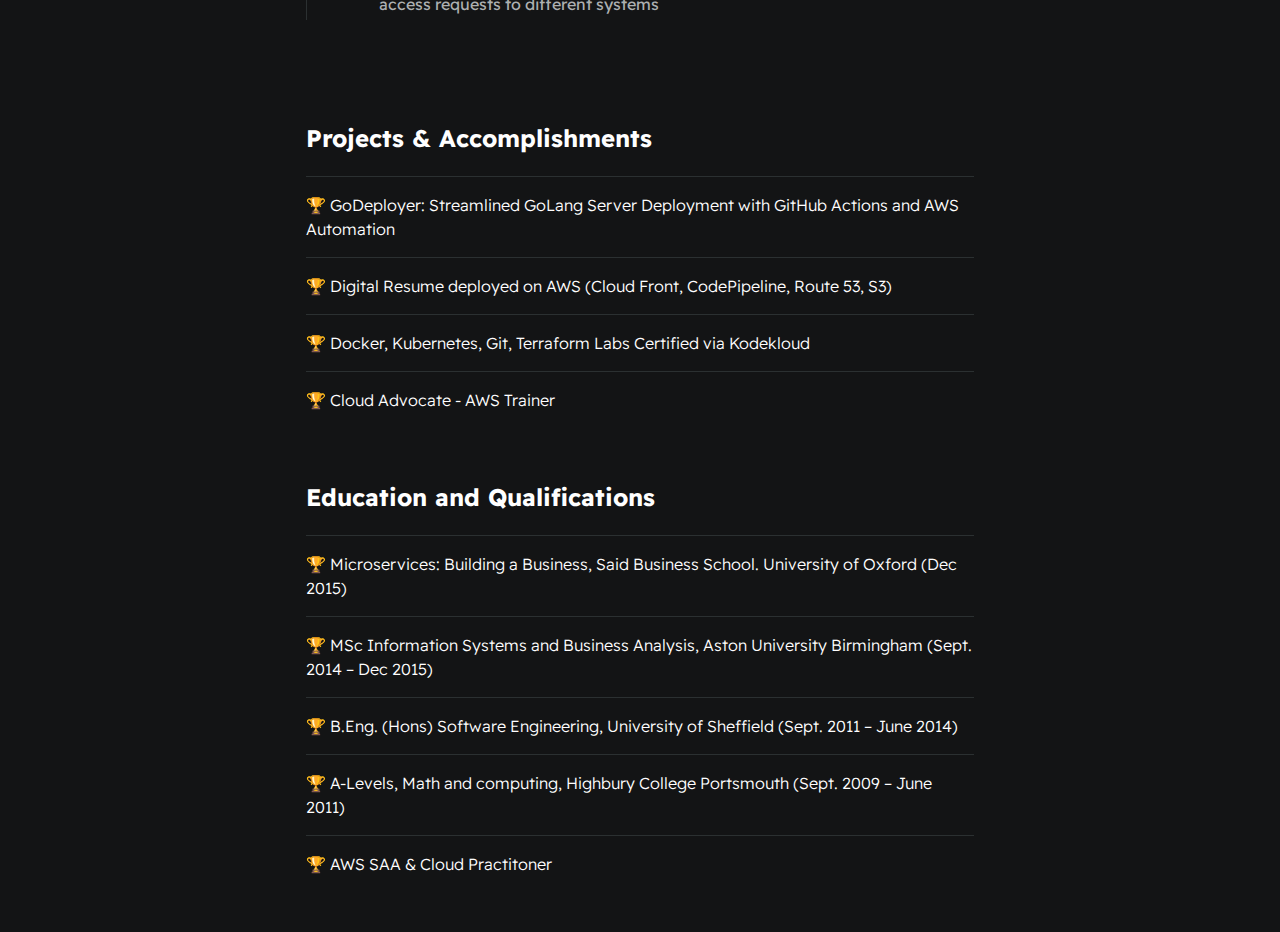
==== commit 30137d48: "Update index.html" ====
--- a/index.html
+++ b/index.html
@@ -17,7 +17,7 @@
                 <div>
                     <h1 id="user-name">Nubari Tuador</h1>
                     <p id="bio">Consultant | Senior Software Engineer | System Administrator | DevOps Engineer | IT Automations & Security | Terraform & Kubernetes Certs | SaaS & Networking Expertise | All round great guy</p>
-                    <p id="email"> Hey! Do you have a great idea, Let's talk:  👉 ynwigbo@yahoo.com</p>
+                    <p id="email"> Hey! Do you have a great idea, Let's talk:  👉 nwigboy@gmail.com</p>
                     <div class="line-break"></div>
                 </div>  
             </section>
